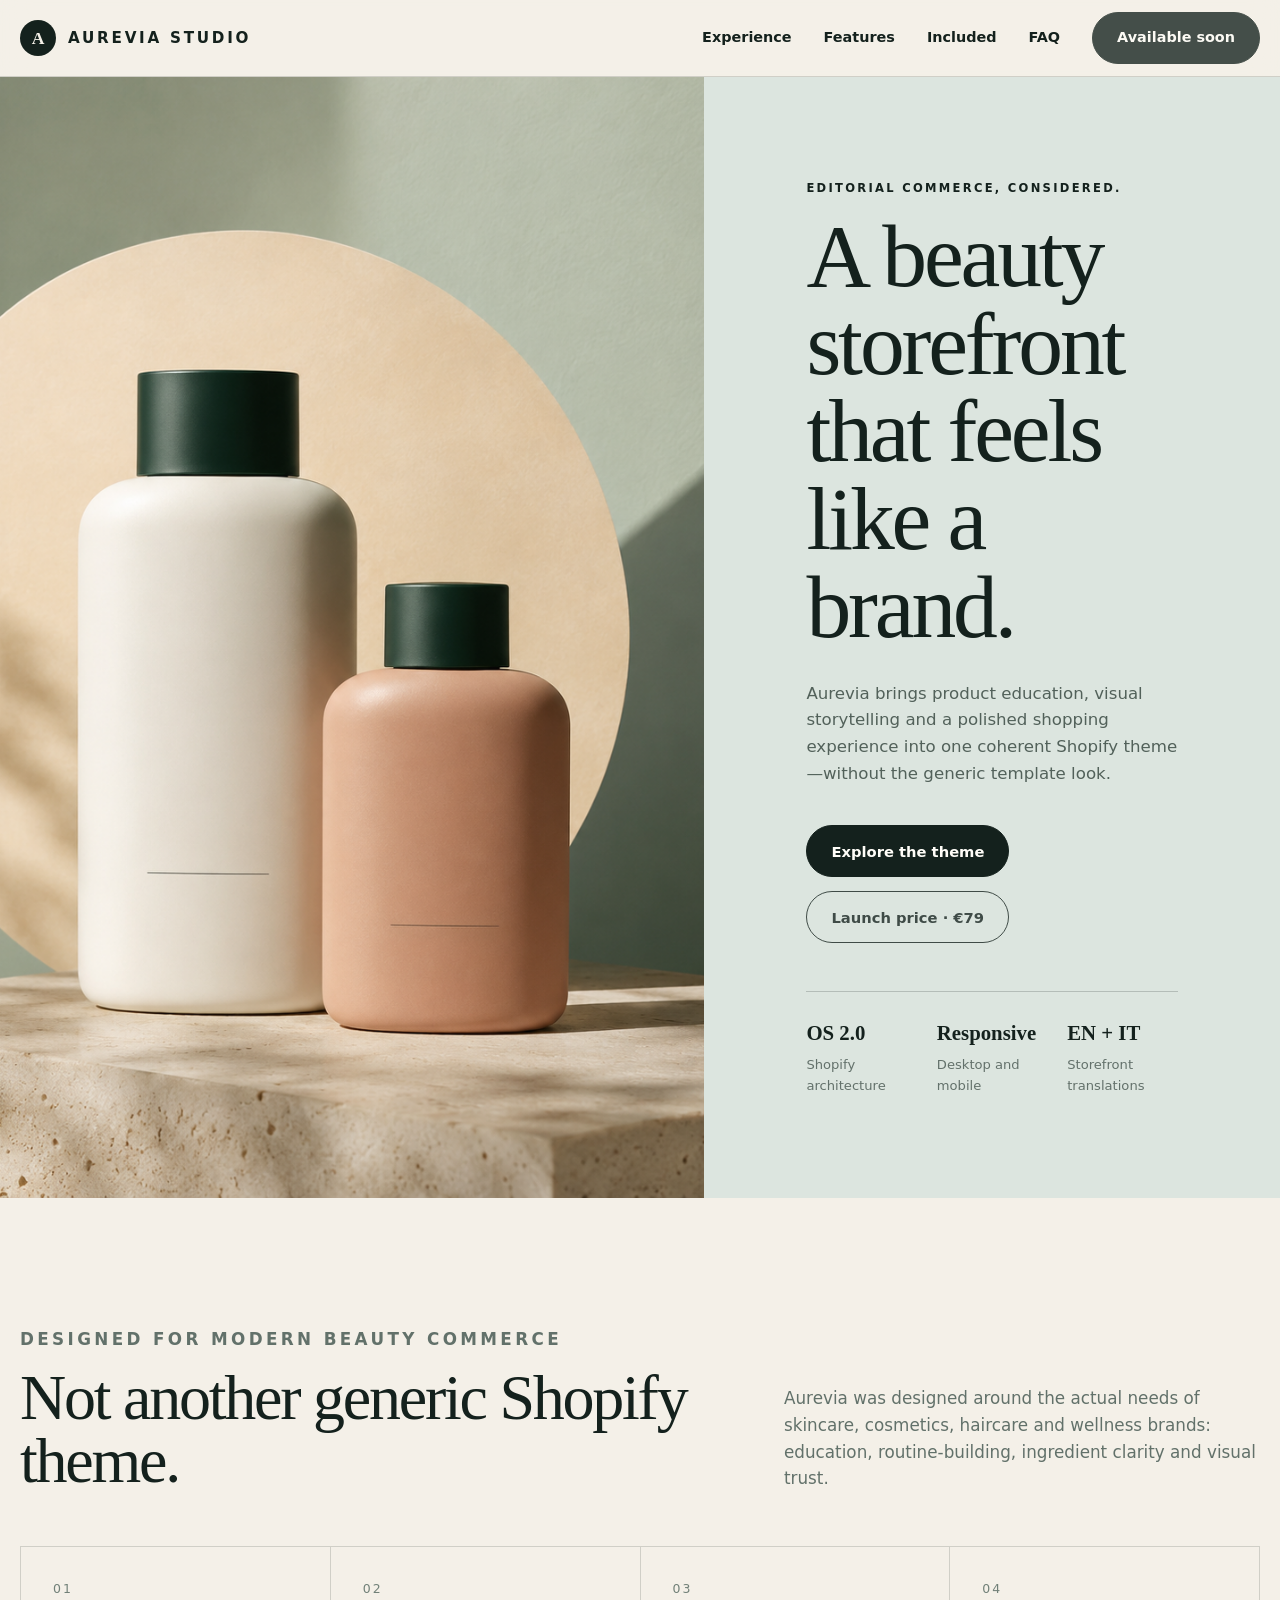
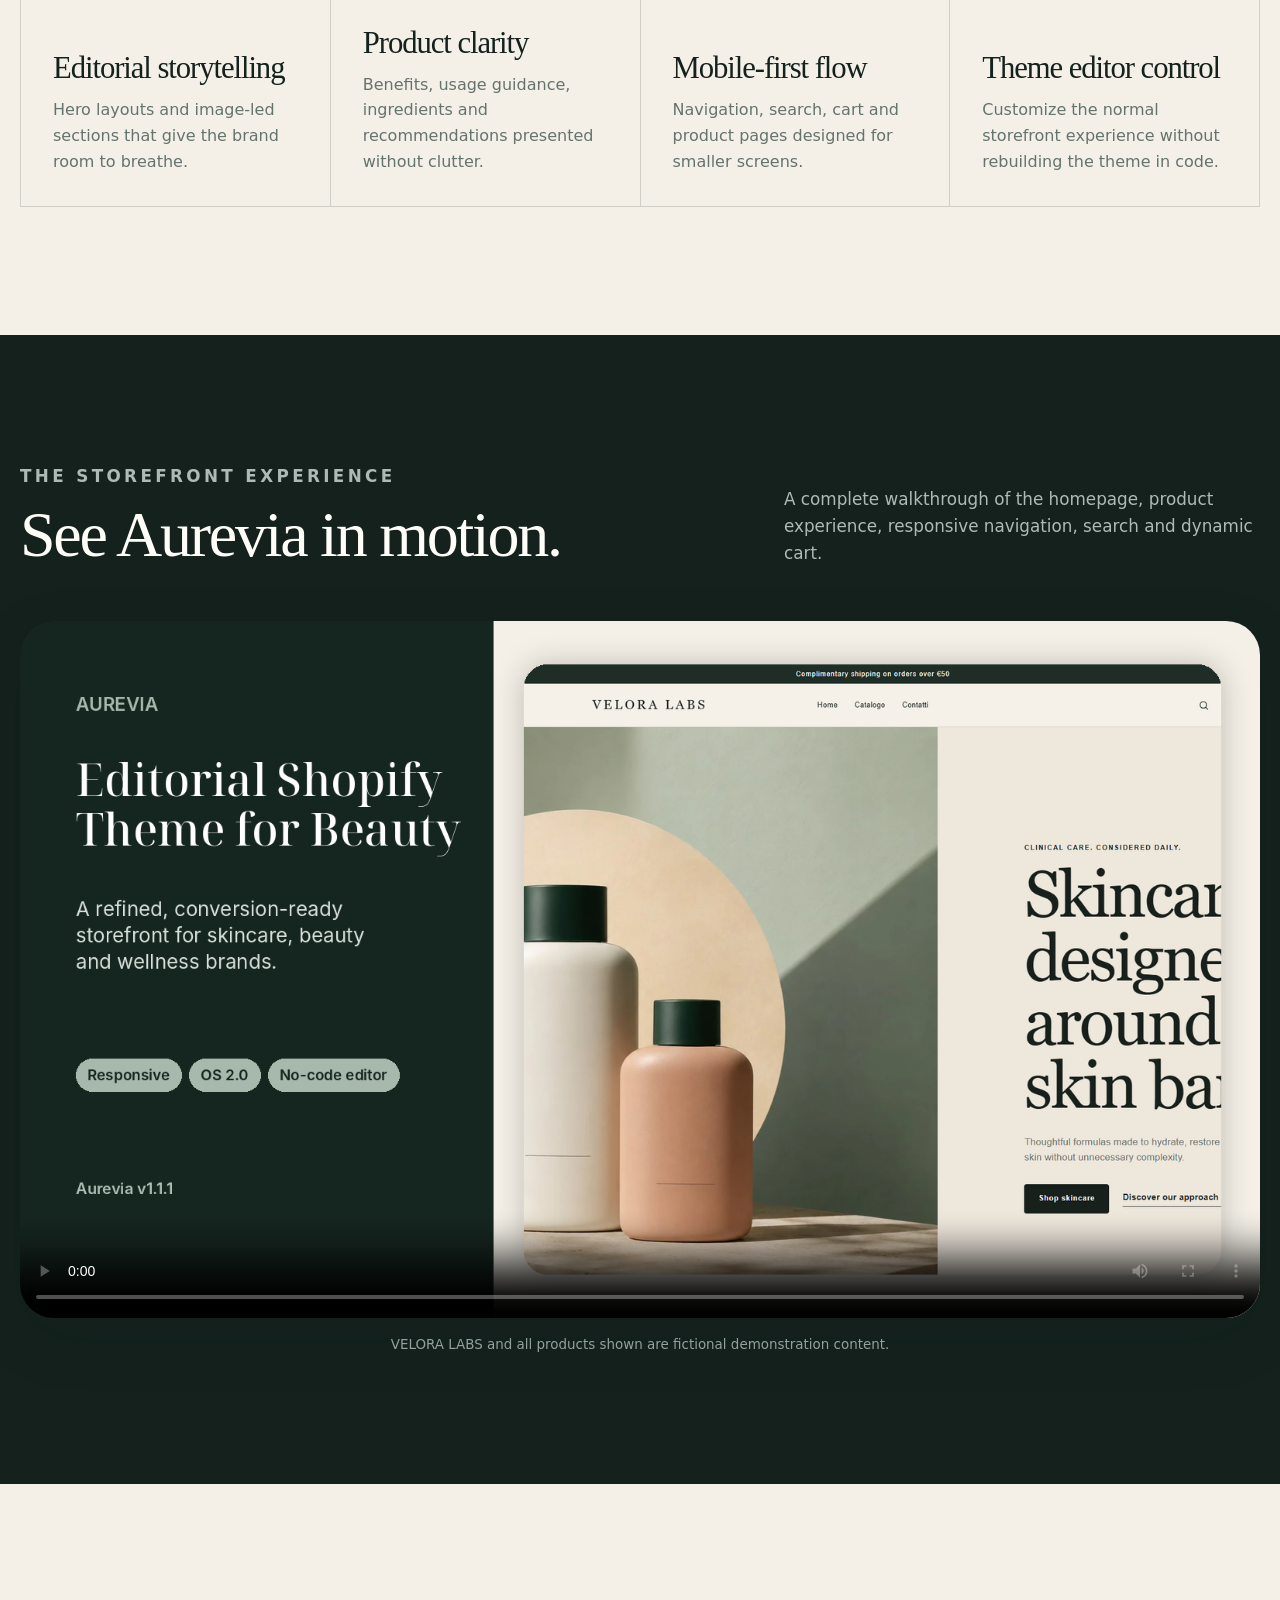
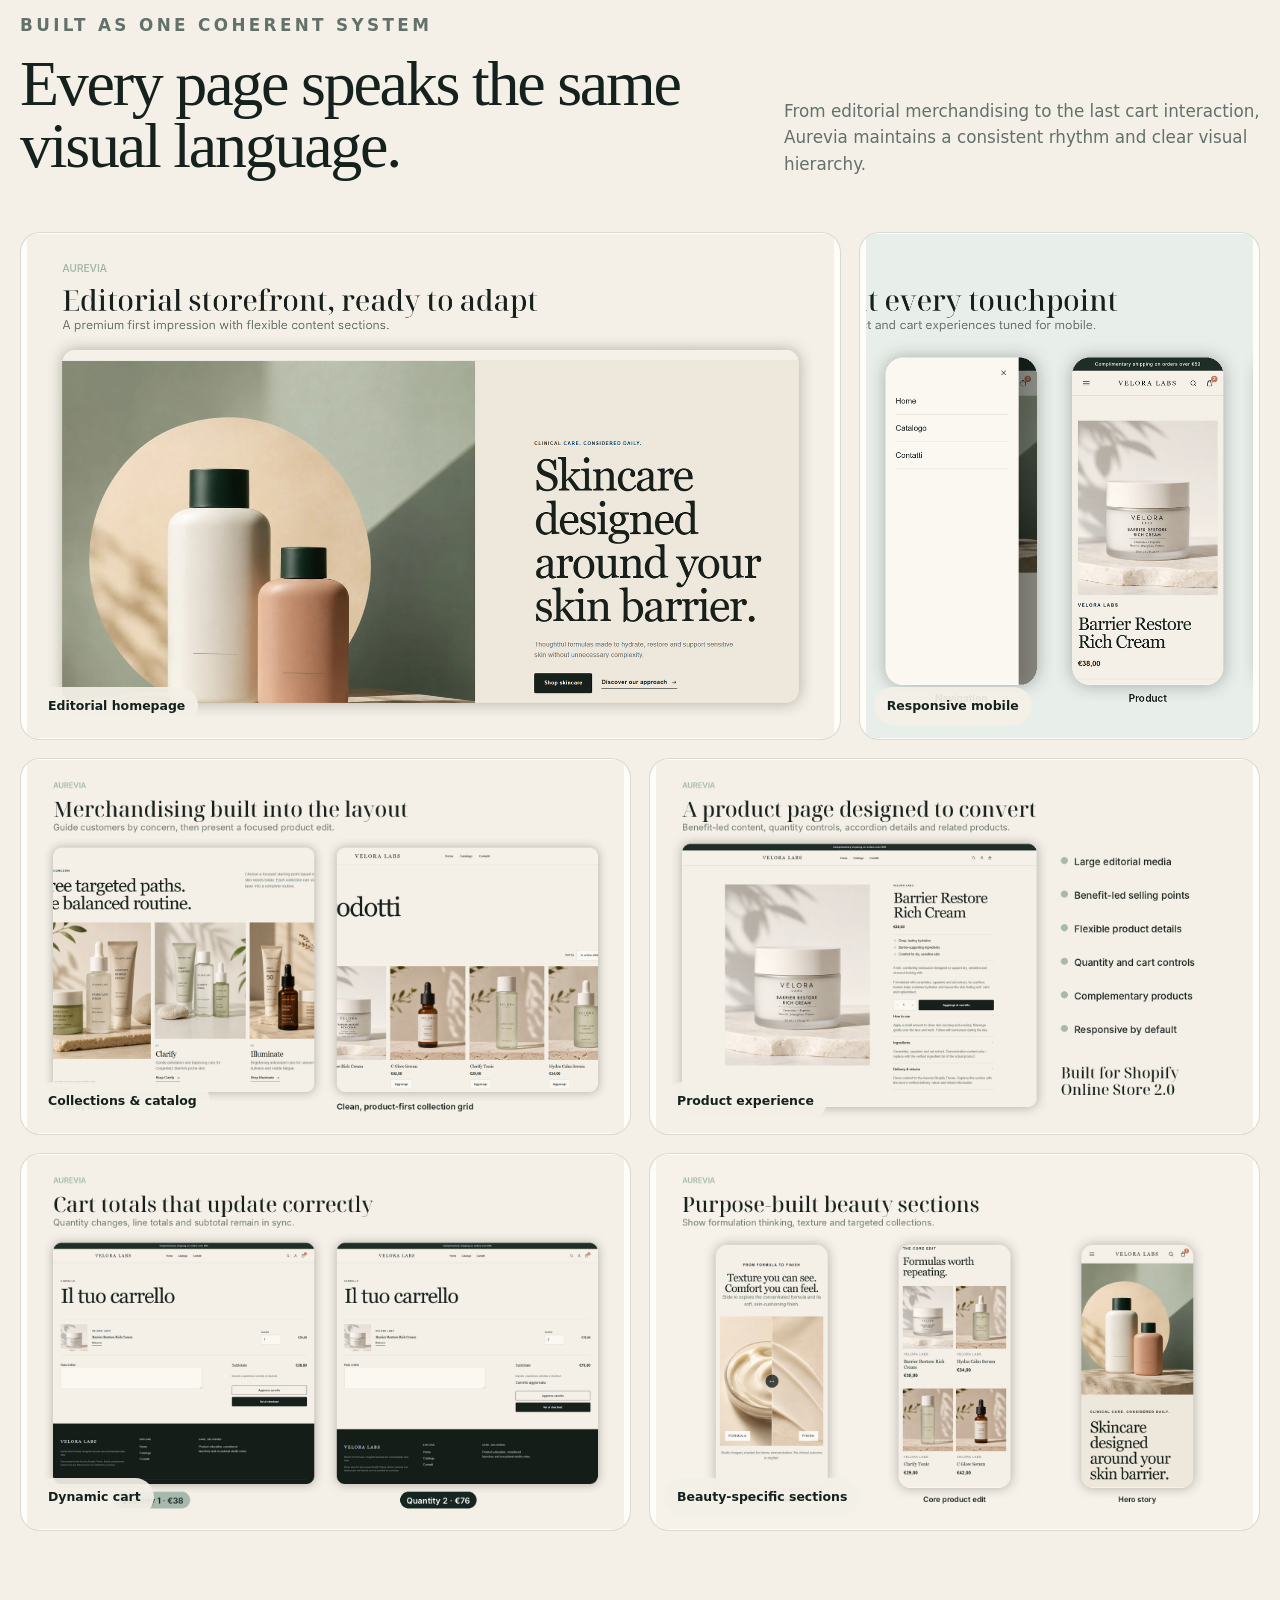
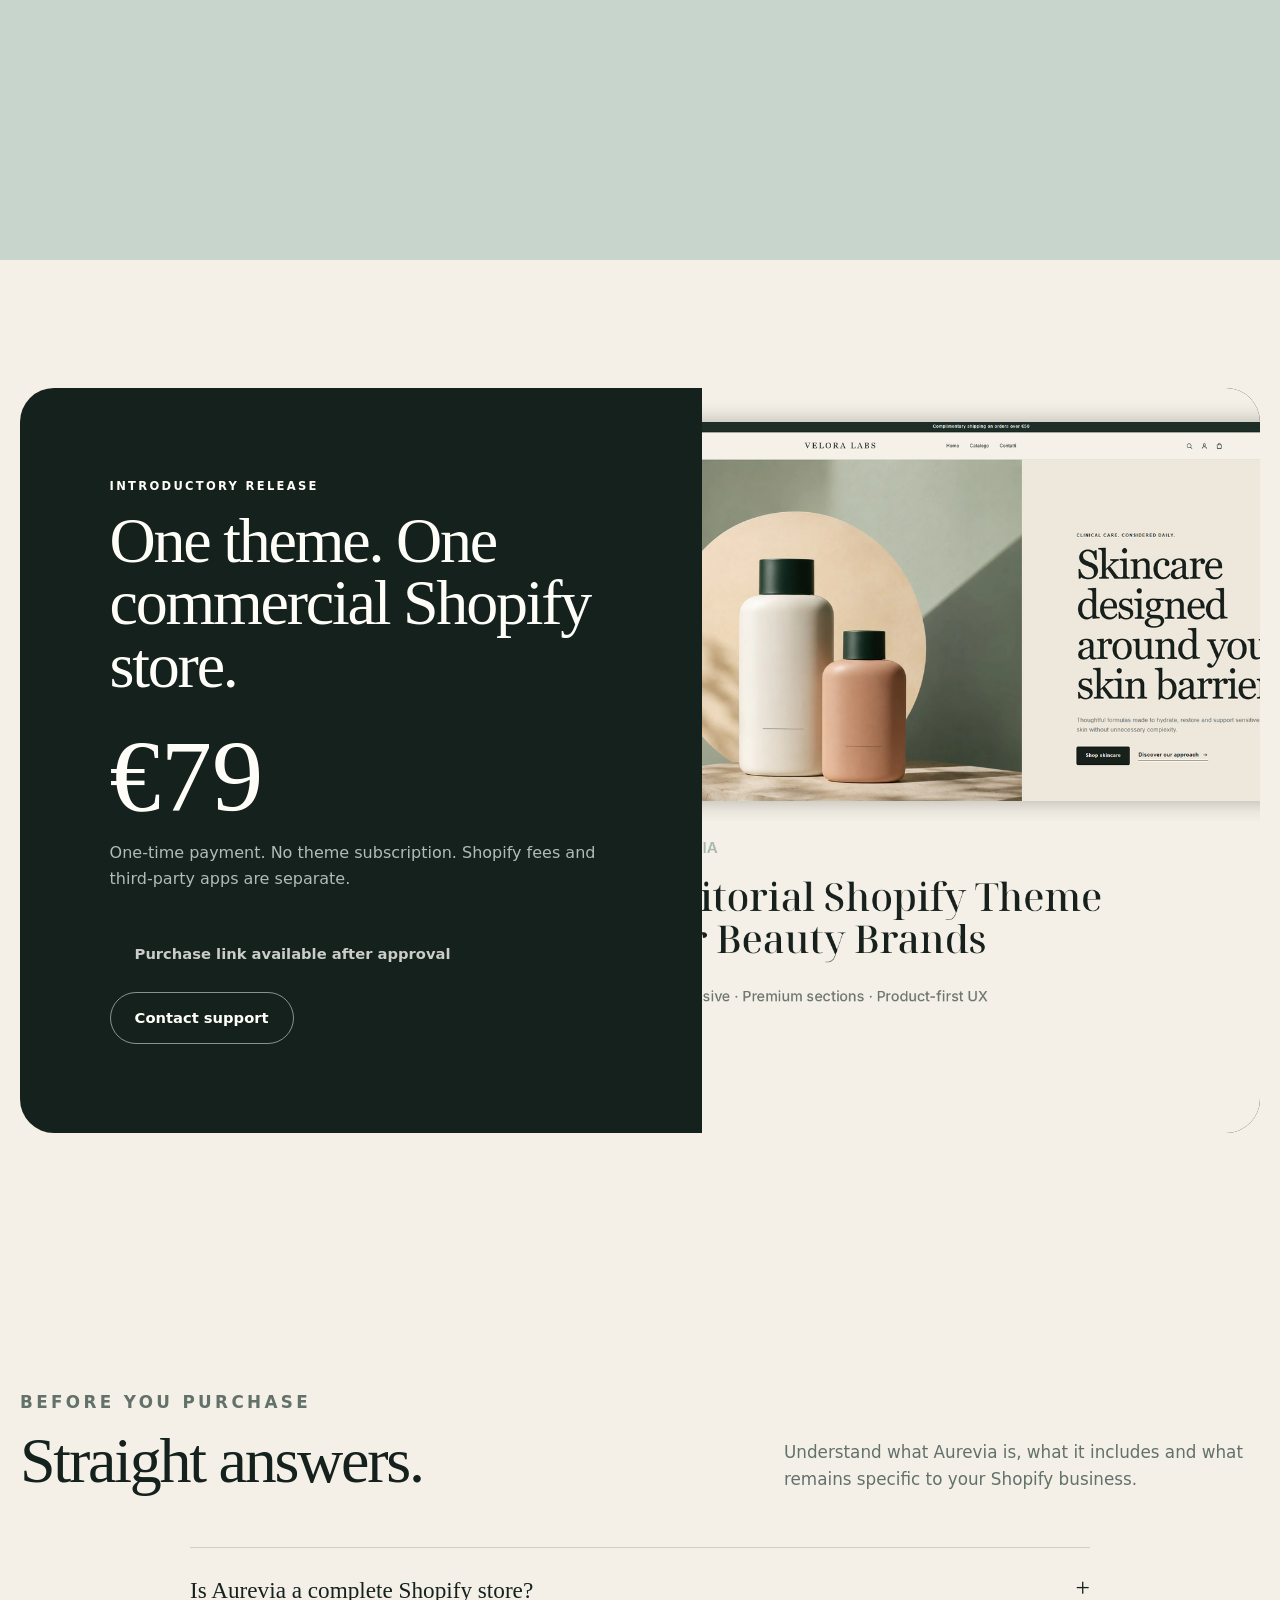
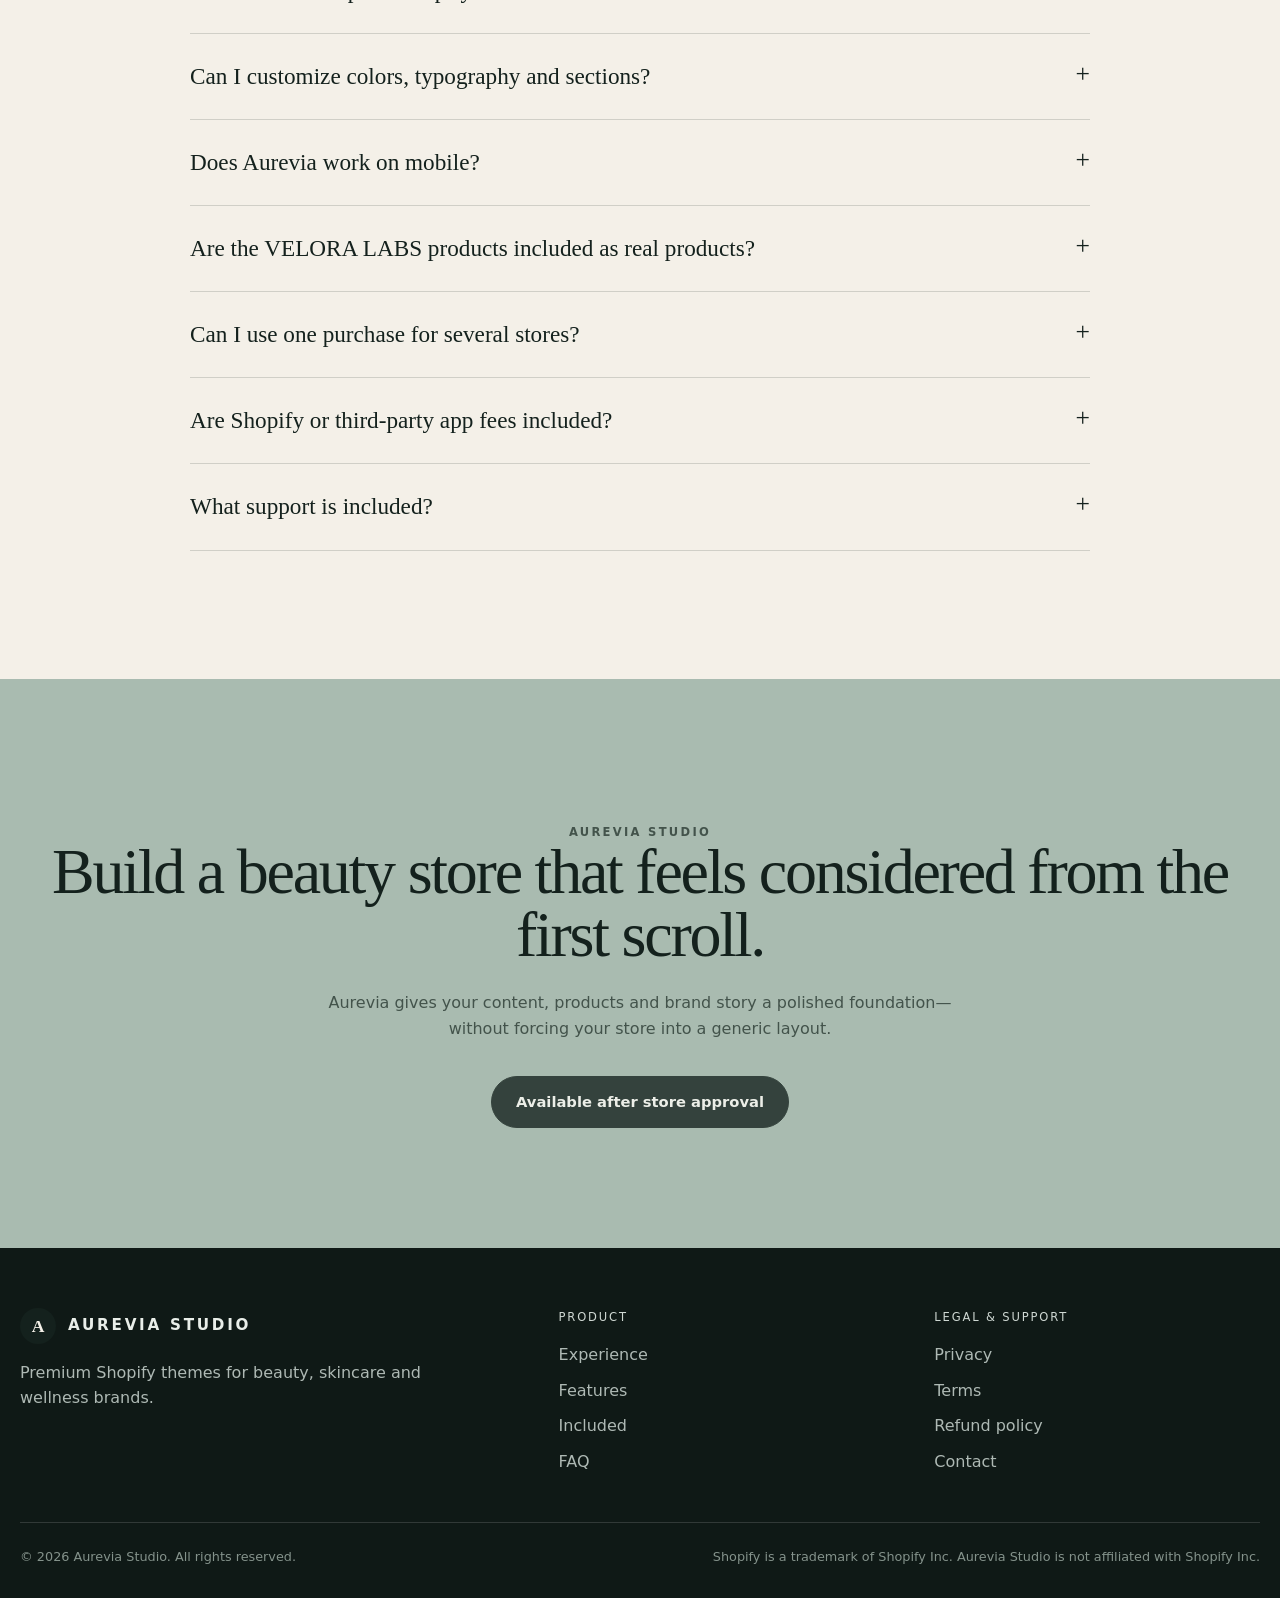
==== index.html @ 8c7cfa98 "Initial Aurevia Studio website" ====
<!doctype html>
<html lang="en">
<head>
  <meta charset="utf-8">
  <meta name="viewport" content="width=device-width, initial-scale=1">
  <title>Aurevia Studio — Editorial Shopify Theme for Beauty Brands</title>
  <meta name="description" content="Aurevia is a premium editorial Shopify theme for skincare, beauty, haircare and wellness brands. Responsive, conversion-focused and built for product storytelling.">
  <meta name="theme-color" content="#14211d">
  <meta property="og:type" content="website">
  <meta property="og:title" content="Aurevia — Editorial Shopify Theme">
  <meta property="og:description" content="Premium Shopify design for beauty, skincare and wellness brands.">
  <meta property="og:url" content="">
  <meta property="og:image" content="assets/images/cover-1600x900.png">
  <meta name="twitter:card" content="summary_large_image">
  <link rel="icon" href="favicon.svg" type="image/svg+xml">
  <link rel="preload" href="assets/images/hero-aurevia.png" as="image" fetchpriority="high">
  <link rel="stylesheet" href="assets/css/styles.css">
  <script src="assets/config.js"></script>
  <script defer src="assets/js/site.js"></script>
</head>
<body>
  <a class="skip-link" href="#main">Skip to content</a>

  <header class="site-header">
    <div class="container nav">
      <a class="brand" href="index.html" aria-label="Aurevia Studio home">
        <span class="brand-mark" aria-hidden="true">A</span>
        <span>AUREVIA STUDIO</span>
      </a>
      <nav class="nav-links" data-nav-links aria-label="Primary navigation">
        <a href="#experience">Experience</a>
        <a href="#features">Features</a>
        <a href="#included">Included</a>
        <a href="#faq">FAQ</a>
        <a class="button button-primary" data-store-link data-live-label="Get Aurevia" data-test-label="Available soon" href="#pricing">Available soon</a>
      </nav>
      <button class="menu-button" type="button" data-menu-button aria-label="Open navigation" aria-expanded="false">
        <span></span><span></span>
      </button>
    </div>
  </header>

  <main id="main">
    <section class="hero">
      <div class="hero-media">
        <img src="assets/images/hero-aurevia.png" alt="Minimal editorial skincare composition representing the Aurevia visual direction" width="1536" height="1536">
      </div>
      <div class="hero-copy">
        <p class="eyebrow">Editorial commerce, considered.</p>
        <h1>A beauty storefront that feels like a brand.</h1>
        <p>Aurevia brings product education, visual storytelling and a polished shopping experience into one coherent Shopify theme—without the generic template look.</p>
        <div class="hero-actions">
          <a class="button button-primary" href="#experience">Explore the theme</a>
          <a class="button button-secondary" data-store-link data-live-label="Buy Aurevia" data-test-label="Launch price · €79" href="#pricing">Launch price · €79</a>
        </div>
        <div class="hero-meta" aria-label="Product highlights">
          <div><strong>OS 2.0</strong><span>Shopify architecture</span></div>
          <div><strong>Responsive</strong><span>Desktop and mobile</span></div>
          <div><strong>EN + IT</strong><span>Storefront translations</span></div>
        </div>
      </div>
    </section>

    <section class="section" aria-labelledby="why-title">
      <div class="container">
        <div class="section-head reveal">
          <div>
            <p class="eyebrow">Designed for modern beauty commerce</p>
            <h2 id="why-title">Not another generic Shopify theme.</h2>
          </div>
          <p>Aurevia was designed around the actual needs of skincare, cosmetics, haircare and wellness brands: education, routine-building, ingredient clarity and visual trust.</p>
        </div>
        <div class="value-grid reveal">
          <article class="value-card"><span class="value-number">01</span><div><h3>Editorial storytelling</h3><p>Hero layouts and image-led sections that give the brand room to breathe.</p></div></article>
          <article class="value-card"><span class="value-number">02</span><div><h3>Product clarity</h3><p>Benefits, usage guidance, ingredients and recommendations presented without clutter.</p></div></article>
          <article class="value-card"><span class="value-number">03</span><div><h3>Mobile-first flow</h3><p>Navigation, search, cart and product pages designed for smaller screens.</p></div></article>
          <article class="value-card"><span class="value-number">04</span><div><h3>Theme editor control</h3><p>Customize the normal storefront experience without rebuilding the theme in code.</p></div></article>
        </div>
      </div>
    </section>

    <section id="experience" class="section showcase" aria-labelledby="experience-title">
      <div class="container">
        <div class="section-head reveal">
          <div>
            <p class="eyebrow">The storefront experience</p>
            <h2 id="experience-title">See Aurevia in motion.</h2>
          </div>
          <p>A complete walkthrough of the homepage, product experience, responsive navigation, search and dynamic cart.</p>
        </div>
        <div class="video-frame reveal">
          <video controls playsinline preload="metadata" poster="assets/images/cover-1600x900.png">
            <source src="assets/video/aurevia-desktop.mp4" type="video/mp4">
            Your browser does not support the video element.
          </video>
        </div>
        <p class="video-note">VELORA LABS and all products shown are fictional demonstration content.</p>
      </div>
    </section>

    <section class="section" aria-labelledby="gallery-title">
      <div class="container">
        <div class="section-head reveal">
          <div>
            <p class="eyebrow">Built as one coherent system</p>
            <h2 id="gallery-title">Every page speaks the same visual language.</h2>
          </div>
          <p>From editorial merchandising to the last cart interaction, Aurevia maintains a consistent rhythm and clear visual hierarchy.</p>
        </div>
        <div class="gallery reveal">
          <button class="gallery-item" type="button" data-lightbox-src="assets/images/gallery/01-Editorial-Homepage.png"><img src="assets/images/gallery/01-Editorial-Homepage.png" alt="Aurevia editorial homepage sections" loading="lazy"><span class="gallery-label">Editorial homepage</span></button>
          <button class="gallery-item" type="button" data-lightbox-src="assets/images/gallery/04-Responsive-Mobile.png"><img src="assets/images/gallery/04-Responsive-Mobile.png" alt="Aurevia responsive mobile screens" loading="lazy"><span class="gallery-label">Responsive mobile</span></button>
          <button class="gallery-item" type="button" data-lightbox-src="assets/images/gallery/02-Merchandising-and-Catalog.png"><img src="assets/images/gallery/02-Merchandising-and-Catalog.png" alt="Aurevia collection and catalog experience" loading="lazy"><span class="gallery-label">Collections & catalog</span></button>
          <button class="gallery-item" type="button" data-lightbox-src="assets/images/gallery/03-Product-Experience.png"><img src="assets/images/gallery/03-Product-Experience.png" alt="Aurevia product page experience" loading="lazy"><span class="gallery-label">Product experience</span></button>
          <button class="gallery-item" type="button" data-lightbox-src="assets/images/gallery/05-Dynamic-Cart.png"><img src="assets/images/gallery/05-Dynamic-Cart.png" alt="Aurevia dynamic Shopify cart" loading="lazy"><span class="gallery-label">Dynamic cart</span></button>
          <button class="gallery-item" type="button" data-lightbox-src="assets/images/gallery/06-Beauty-Sections.png"><img src="assets/images/gallery/06-Beauty-Sections.png" alt="Aurevia beauty-specific content sections" loading="lazy"><span class="gallery-label">Beauty-specific sections</span></button>
        </div>
      </div>
    </section>

    <section id="features" class="section" aria-labelledby="features-title">
      <div class="container features-wrap">
        <div class="reveal">
          <p class="eyebrow">Theme capabilities</p>
          <h2 id="features-title">Everything required for a refined launch.</h2>
        </div>
        <div class="feature-list reveal">
          <article class="feature-row"><span>01</span><div><h3>Editorial split-screen hero</h3><p>Large-format storytelling with separate visual and copy controls.</p></div></article>
          <article class="feature-row"><span>02</span><div><h3>Collection storytelling</h3><p>Guide customers through Restore, Clarify, Illuminate—or your own product architecture.</p></div></article>
          <article class="feature-row"><span>03</span><div><h3>Ingredient and ritual modules</h3><p>Explain the logic behind formulations and demonstrate product order.</p></div></article>
          <article class="feature-row"><span>04</span><div><h3>Formula-to-finish comparison</h3><p>An interactive before/after module suitable for texture and product storytelling.</p></div></article>
          <article class="feature-row"><span>05</span><div><h3>Conversion-ready product pages</h3><p>Benefits, variants, quantity controls, accordions and related products.</p></div></article>
          <article class="feature-row"><span>06</span><div><h3>Storefront essentials</h3><p>Responsive menu, search, cart totals, newsletter, footer and app-block support.</p></div></article>
        </div>
      </div>
    </section>

    <section id="included" class="section included" aria-labelledby="included-title">
      <div class="container">
        <div class="section-head reveal">
          <div><p class="eyebrow">Inside the download</p><h2 id="included-title">More than a theme ZIP.</h2></div>
          <p>Aurevia includes the resources required to install, understand and configure the theme—not only the codebase.</p>
        </div>
        <div class="included-grid reveal">
          <article class="included-card"><h3>Theme package</h3><ul class="check-list"><li>Installable Shopify theme v<span data-version>1.2.0</span></li><li>Online Store 2.0 JSON templates</li><li>English and Italian translations</li><li>Integrated demo imagery and fallback content</li><li>Standard one-store commercial license</li></ul></article>
          <article class="included-card"><h3>Setup resources</h3><ul class="check-list"><li>Installation and customization guide</li><li>Demo product CSV and product imagery</li><li>Collection and navigation setup instructions</li><li>Troubleshooting and update documentation</li><li>Clear demo-content replacement checklist</li></ul></article>
        </div>
      </div>
    </section>

    <section id="pricing" class="section" aria-labelledby="pricing-title">
      <div class="container">
        <div class="pricing-card reveal">
          <div class="pricing-copy">
            <p class="eyebrow">Introductory release</p>
            <h2 id="pricing-title">One theme. One commercial Shopify store.</h2>
            <div class="price" data-price>€79</div>
            <p class="price-note">One-time payment. No theme subscription. Shopify fees and third-party apps are separate.</p>
            <div class="pricing-actions">
              <a class="button button-primary" data-store-link data-live-label="Purchase Aurevia" data-test-label="Purchase link available after approval" href="#pricing">Purchase link available after approval</a>
              <a class="button button-secondary" href="mailto:if425785@gmail.com" data-support-link>Contact support</a>
            </div>
          </div>
          <div class="pricing-art"><img src="assets/images/cover-1200x1200.png" alt="Aurevia Shopify theme product cover" loading="lazy"></div>
        </div>
      </div>
    </section>

    <section id="faq" class="section" aria-labelledby="faq-title">
      <div class="container">
        <div class="section-head reveal">
          <div><p class="eyebrow">Before you purchase</p><h2 id="faq-title">Straight answers.</h2></div>
          <p>Understand what Aurevia is, what it includes and what remains specific to your Shopify business.</p>
        </div>
        <div class="faq-list reveal">
          <details><summary>Is Aurevia a complete Shopify store?</summary><p>No. Aurevia is a Shopify theme. Your products, collections, navigation, policies, payments, shipping and apps are configured separately.</p></details>
          <details><summary>Can I customize colors, typography and sections?</summary><p>Yes. Aurevia includes global theme settings and configurable Shopify sections for normal storefront customization.</p></details>
          <details><summary>Does Aurevia work on mobile?</summary><p>Yes. Navigation, search, product pages, cart and content sections are responsive.</p></details>
          <details><summary>Are the VELORA LABS products included as real products?</summary><p>No. VELORA LABS and all cosmetics, prices and testimonials are fictional demonstration content. A portable demo CSV and imagery are included for setup purposes.</p></details>
          <details><summary>Can I use one purchase for several stores?</summary><p>No. The standard license covers one commercial Shopify store. Contact support for a separate multi-store or agency arrangement.</p></details>
          <details><summary>Are Shopify or third-party app fees included?</summary><p>No. Shopify plans, domains, paid apps, fonts, photography and external services are separate.</p></details>
          <details><summary>What support is included?</summary><p>Support covers installation guidance and confirmed Aurevia theme defects. Store setup, custom development and third-party app troubleshooting are not included.</p></details>
        </div>
      </div>
    </section>

    <section class="cta-band">
      <div class="container reveal">
        <p class="eyebrow">Aurevia Studio</p>
        <h2>Build a beauty store that feels considered from the first scroll.</h2>
        <p>Aurevia gives your content, products and brand story a polished foundation—without forcing your store into a generic layout.</p>
        <a class="button button-primary" data-store-link data-live-label="Get Aurevia" data-test-label="Available after store approval" href="#pricing">Available after store approval</a>
      </div>
    </section>
  </main>

  <footer class="site-footer">
    <div class="container">
      <div class="footer-grid">
        <div class="footer-brand"><a class="brand" href="index.html"><span class="brand-mark">A</span><span>AUREVIA STUDIO</span></a><p>Premium Shopify themes for beauty, skincare and wellness brands.</p></div>
        <div><p class="footer-title">Product</p><div class="footer-links"><a href="#experience">Experience</a><a href="#features">Features</a><a href="#included">Included</a><a href="#faq">FAQ</a></div></div>
        <div><p class="footer-title">Legal & support</p><div class="footer-links"><a href="privacy.html">Privacy</a><a href="terms.html">Terms</a><a href="refunds.html">Refund policy</a><a href="mailto:if425785@gmail.com" data-support-link>Contact</a></div></div>
      </div>
      <div class="footer-bottom"><span>© 2026 Aurevia Studio. All rights reserved.</span><span>Shopify is a trademark of Shopify Inc. Aurevia Studio is not affiliated with Shopify Inc.</span></div>
    </div>
  </footer>

  <div class="lightbox" data-lightbox aria-hidden="true" role="dialog" aria-modal="true" aria-label="Theme preview">
    <button class="lightbox-close" type="button" data-lightbox-close aria-label="Close preview">×</button>
    <img src="" alt="">
  </div>
</body>
</html>
---- assets/css/styles.css ----
:root {
  --ink: #14211d;
  --ink-soft: #31403a;
  --paper: #f4f0e8;
  --paper-2: #ebe5db;
  --sage: #a9bbb0;
  --sage-dark: #738c7e;
  --clay: #d6a28d;
  --line: rgba(20, 33, 29, 0.16);
  --white: #fffdf8;
  --shadow: 0 20px 60px rgba(20, 33, 29, 0.12);
  --radius-lg: 34px;
  --radius-md: 20px;
  --radius-sm: 12px;
  --max: 1240px;
}

* { box-sizing: border-box; }
html { scroll-behavior: smooth; }
body {
  margin: 0;
  color: var(--ink);
  background: var(--paper);
  font-family: Inter, ui-sans-serif, system-ui, -apple-system, BlinkMacSystemFont, "Segoe UI", sans-serif;
  line-height: 1.6;
  -webkit-font-smoothing: antialiased;
}
body.menu-open { overflow: hidden; }
img, video { max-width: 100%; display: block; }
a { color: inherit; }
button, input, textarea { font: inherit; }
::selection { background: var(--sage); color: var(--ink); }

.skip-link {
  position: fixed; left: 16px; top: -60px; z-index: 1000;
  background: var(--ink); color: var(--white); padding: 10px 16px; border-radius: 8px;
}
.skip-link:focus { top: 16px; }

.container { width: min(calc(100% - 40px), var(--max)); margin-inline: auto; }
.eyebrow {
  margin: 0 0 14px;
  font-size: .72rem;
  letter-spacing: .2em;
  text-transform: uppercase;
  font-weight: 800;
}
.display, h1, h2, h3 {
  font-family: "Iowan Old Style", "Palatino Linotype", Palatino, Georgia, serif;
  font-weight: 500;
  letter-spacing: -.035em;
  line-height: .98;
}
h1 { font-size: clamp(3.6rem, 7vw, 7.3rem); margin: 0; }
h2 { font-size: clamp(2.7rem, 5vw, 5.2rem); margin: 0; }
h3 { font-size: clamp(1.7rem, 2.4vw, 2.6rem); margin: 0; }
p { margin: 0; }
.muted { color: #63716b; }

.site-header {
  position: sticky;
  top: 0;
  z-index: 100;
  background: color-mix(in srgb, var(--paper) 92%, transparent);
  border-bottom: 1px solid var(--line);
  backdrop-filter: blur(14px);
}
.nav {
  min-height: 76px;
  display: flex;
  align-items: center;
  justify-content: space-between;
  gap: 24px;
}
.brand {
  display: inline-flex;
  align-items: center;
  gap: 12px;
  text-decoration: none;
  font-weight: 800;
  letter-spacing: .18em;
  font-size: .95rem;
}
.brand-mark {
  width: 36px; height: 36px;
  display: grid; place-items: center;
  border-radius: 50%;
  background: var(--ink);
  color: var(--paper);
  font-family: Georgia, serif;
  letter-spacing: 0;
  font-size: 1.1rem;
}
.nav-links { display: flex; align-items: center; gap: 32px; }
.nav-links a {
  text-decoration: none;
  font-size: .9rem;
  font-weight: 650;
  position: relative;
}
.nav-links a::after {
  content: "";
  position: absolute;
  left: 0; right: 100%; bottom: -6px;
  height: 1px; background: currentColor;
  transition: right .25s ease;
}
.nav-links a:hover::after, .nav-links a:focus-visible::after { right: 0; }
.menu-button {
  display: none;
  width: 46px; height: 46px;
  border: 1px solid var(--line);
  background: transparent;
  border-radius: 50%;
  cursor: pointer;
}
.menu-button span { display: block; width: 19px; height: 1px; background: var(--ink); margin: 5px auto; }

.button {
  display: inline-flex;
  align-items: center;
  justify-content: center;
  gap: 10px;
  min-height: 52px;
  padding: 0 24px;
  border-radius: 999px;
  border: 1px solid var(--ink);
  text-decoration: none;
  font-weight: 750;
  font-size: .92rem;
  transition: transform .2s ease, background .2s ease, color .2s ease, box-shadow .2s ease;
  cursor: pointer;
}
.button:hover { transform: translateY(-2px); box-shadow: 0 12px 26px rgba(20, 33, 29, .14); }
.button-primary { background: var(--ink); color: var(--white); }
.button-secondary { background: transparent; color: var(--ink); }
.button.is-disabled { cursor: default; opacity: .78; }
.button.is-disabled:hover { transform: none; box-shadow: none; }

.hero {
  min-height: calc(100vh - 76px);
  display: grid;
  grid-template-columns: minmax(0, 1.1fr) minmax(420px, .9fr);
  background: #d9e2dd;
}
.hero-media { min-height: 650px; overflow: hidden; }
.hero-media img { width: 100%; height: 100%; object-fit: cover; }
.hero-copy {
  display: flex;
  flex-direction: column;
  justify-content: center;
  padding: clamp(60px, 8vw, 120px);
  background: #dce5df;
}
.hero-copy p:not(.eyebrow) { max-width: 570px; margin-top: 30px; font-size: clamp(1rem, 1.3vw, 1.2rem); color: #52615a; }
.hero-actions { display: flex; flex-wrap: wrap; gap: 14px; margin-top: 38px; }
.hero-meta {
  display: grid;
  grid-template-columns: repeat(3, 1fr);
  border-top: 1px solid rgba(20,33,29,.2);
  margin-top: 48px;
  padding-top: 24px;
  gap: 20px;
}
.hero-meta strong { display: block; font-family: Georgia, serif; font-size: 1.3rem; }
.hero-meta span { display: block; color: #63716b; font-size: .82rem; margin-top: 4px; }

.section { padding: clamp(84px, 10vw, 150px) 0; }
.section-head {
  display: grid;
  grid-template-columns: 1.2fr .8fr;
  gap: 50px;
  align-items: end;
  margin-bottom: 54px;
}
.section-head p { max-width: 560px; color: #62716a; font-size: 1.05rem; }

.value-grid {
  display: grid;
  grid-template-columns: repeat(4, 1fr);
  border-top: 1px solid var(--line);
  border-left: 1px solid var(--line);
}
.value-card {
  min-height: 260px;
  padding: 32px;
  border-right: 1px solid var(--line);
  border-bottom: 1px solid var(--line);
  display: flex;
  flex-direction: column;
  justify-content: space-between;
}
.value-number { font-size: .78rem; color: #718078; letter-spacing: .16em; }
.value-card p { color: #65736d; margin-top: 14px; }

.showcase { background: var(--ink); color: var(--white); }
.showcase .section-head p { color: #aebbb5; }
.video-frame {
  position: relative;
  border-radius: var(--radius-lg);
  overflow: hidden;
  background: #0d1613;
  box-shadow: var(--shadow);
}
.video-frame video { width: 100%; aspect-ratio: 16 / 9; object-fit: cover; }
.video-note { margin-top: 16px; color: #9ba9a3; font-size: .84rem; text-align: center; }

.gallery {
  display: grid;
  grid-template-columns: repeat(12, 1fr);
  gap: 18px;
}
.gallery-item {
  grid-column: span 6;
  background: var(--white);
  border-radius: var(--radius-md);
  overflow: hidden;
  border: 1px solid var(--line);
  cursor: zoom-in;
  position: relative;
}
.gallery-item:first-child { grid-column: span 8; }
.gallery-item:nth-child(2) { grid-column: span 4; }
.gallery-item img { width: 100%; height: 100%; object-fit: cover; transition: transform .45s ease; }
.gallery-item:hover img { transform: scale(1.02); }
.gallery-label {
  position: absolute; left: 14px; bottom: 14px;
  background: rgba(244,240,232,.92);
  color: var(--ink);
  padding: 9px 13px;
  border-radius: 999px;
  font-size: .78rem;
  font-weight: 750;
}

.features-wrap { display: grid; grid-template-columns: .8fr 1.2fr; gap: 70px; }
.feature-list { border-top: 1px solid var(--line); }
.feature-row {
  display: grid;
  grid-template-columns: 70px 1fr;
  gap: 20px;
  padding: 26px 0;
  border-bottom: 1px solid var(--line);
}
.feature-row span { color: var(--sage-dark); font-size: .8rem; letter-spacing: .12em; }
.feature-row p { color: #617068; margin-top: 8px; }

.included {
  background: #c7d5cd;
}
.included-grid { display: grid; grid-template-columns: 1fr 1fr; gap: 24px; }
.included-card {
  padding: 38px;
  background: rgba(255,253,248,.58);
  border: 1px solid rgba(20,33,29,.12);
  border-radius: var(--radius-md);
}
.check-list { list-style: none; padding: 0; margin: 26px 0 0; display: grid; gap: 14px; }
.check-list li { display: grid; grid-template-columns: 24px 1fr; gap: 10px; }
.check-list li::before { content: "✦"; color: var(--sage-dark); }

.pricing-card {
  display: grid;
  grid-template-columns: 1.1fr .9fr;
  background: var(--ink);
  color: var(--white);
  border-radius: var(--radius-lg);
  overflow: hidden;
}
.pricing-copy { padding: clamp(44px, 7vw, 90px); }
.price { font-family: Georgia, serif; font-size: clamp(4rem, 8vw, 7rem); line-height: 1; margin: 28px 0 12px; }
.price-note { color: #b0bcb6; }
.pricing-art { background: var(--clay); min-height: 480px; }
.pricing-art img { width: 100%; height: 100%; object-fit: cover; }
.pricing-actions { display: flex; gap: 12px; flex-wrap: wrap; margin-top: 36px; }
.pricing-card .button-secondary { border-color: rgba(255,255,255,.5); color: var(--white); }

.faq-list { max-width: 900px; margin: 0 auto; border-top: 1px solid var(--line); }
details { border-bottom: 1px solid var(--line); }
summary {
  cursor: pointer;
  list-style: none;
  padding: 24px 50px 24px 0;
  font-family: Georgia, serif;
  font-size: 1.45rem;
  position: relative;
}
summary::-webkit-details-marker { display: none; }
summary::after { content: "+"; position: absolute; right: 0; top: 20px; font-size: 1.6rem; }
details[open] summary::after { content: "–"; }
details p { color: #627169; padding: 0 0 26px; max-width: 760px; }

.cta-band {
  margin-bottom: 0;
  background: var(--sage);
  padding: clamp(70px, 10vw, 120px) 0;
  text-align: center;
}
.cta-band p { max-width: 680px; margin: 24px auto 0; color: #43534b; }
.cta-band .button { margin-top: 34px; }

.site-footer { background: #0f1916; color: #e9eee9; padding: 60px 0 30px; }
.footer-grid { display: grid; grid-template-columns: 1.2fr .8fr .8fr; gap: 50px; }
.footer-brand p { color: #aeb9b4; max-width: 430px; margin-top: 16px; }
.footer-title { font-size: .72rem; letter-spacing: .16em; text-transform: uppercase; margin-bottom: 16px; color: #cfd8d3; }
.footer-links { display: grid; gap: 10px; }
.footer-links a { text-decoration: none; color: #aeb9b4; }
.footer-links a:hover { color: var(--white); }
.footer-bottom { border-top: 1px solid rgba(255,255,255,.14); margin-top: 48px; padding-top: 24px; color: #84928b; font-size: .8rem; display: flex; justify-content: space-between; gap: 20px; }

.legal-hero { padding: 90px 0 50px; border-bottom: 1px solid var(--line); }
.legal-hero h1 { font-size: clamp(3.2rem, 7vw, 6.5rem); }
.legal-content { max-width: 860px; margin: 0 auto; padding: 70px 0 120px; }
.legal-content h2 { font-size: 2.2rem; line-height: 1.1; margin: 52px 0 16px; }
.legal-content h3 { font-size: 1.45rem; line-height: 1.2; margin: 36px 0 12px; }
.legal-content p, .legal-content li { color: #52615a; }
.legal-content ul { padding-left: 22px; }
.legal-note { padding: 18px 20px; background: #e7e0d5; border-left: 4px solid var(--sage-dark); border-radius: 4px; }

.lightbox {
  position: fixed; inset: 0; z-index: 300;
  display: none; place-items: center;
  padding: 24px;
  background: rgba(8,14,12,.9);
}
.lightbox.open { display: grid; }
.lightbox img { max-height: 90vh; border-radius: 12px; }
.lightbox-close { position: fixed; right: 24px; top: 20px; width: 48px; height: 48px; border-radius: 50%; border: 1px solid rgba(255,255,255,.35); background: rgba(255,255,255,.08); color: white; font-size: 1.5rem; cursor: pointer; }

.reveal { opacity: 0; transform: translateY(24px); transition: opacity .7s ease, transform .7s ease; }
.reveal.visible { opacity: 1; transform: none; }

@media (prefers-reduced-motion: reduce) {
  html { scroll-behavior: auto; }
  *, *::before, *::after { animation-duration: .01ms !important; transition-duration: .01ms !important; }
  .reveal { opacity: 1; transform: none; }
}

@media (max-width: 980px) {
  .nav-links { display: none; }
  .menu-button { display: block; }
  .nav-links.open {
    display: flex;
    position: fixed;
    inset: 76px 0 0;
    padding: 38px 24px;
    background: var(--paper);
    flex-direction: column;
    align-items: flex-start;
    gap: 26px;
    font-family: Georgia, serif;
    font-size: 2rem;
  }
  .nav-links.open a { font-size: 1.8rem; }
  .hero { grid-template-columns: 1fr; }
  .hero-media { min-height: 58vh; }
  .hero-copy { padding: 70px 28px 80px; }
  .section-head, .features-wrap, .pricing-card { grid-template-columns: 1fr; }
  .value-grid { grid-template-columns: repeat(2, 1fr); }
  .included-grid { grid-template-columns: 1fr; }
  .pricing-art { min-height: 380px; order: -1; }
}

@media (max-width: 700px) {
  .container { width: min(calc(100% - 28px), var(--max)); }
  .nav { min-height: 66px; }
  .nav-links.open { inset: 66px 0 0; }
  .brand { letter-spacing: .12em; font-size: .82rem; }
  .brand-mark { width: 32px; height: 32px; }
  .hero { min-height: auto; }
  .hero-media { min-height: 52vh; }
  .hero-copy { padding: 56px 22px 64px; }
  h1 { font-size: clamp(3.25rem, 17vw, 5rem); }
  h2 { font-size: clamp(2.5rem, 13vw, 4rem); }
  .hero-meta { grid-template-columns: 1fr; }
  .hero-actions, .pricing-actions { flex-direction: column; align-items: stretch; }
  .button { width: 100%; }
  .section { padding: 80px 0; }
  .section-head { gap: 26px; margin-bottom: 38px; }
  .value-grid { grid-template-columns: 1fr; }
  .gallery { grid-template-columns: 1fr; }
  .gallery-item, .gallery-item:first-child, .gallery-item:nth-child(2) { grid-column: auto; }
  .feature-row { grid-template-columns: 46px 1fr; }
  .included-card { padding: 28px; }
  .pricing-copy { padding: 44px 28px; }
  .pricing-art { min-height: 300px; }
  .footer-grid { grid-template-columns: 1fr; }
  .footer-bottom { flex-direction: column; }
}

/* v1.0.1 — dedicated hero artwork; avoids cropping the marketing cover inside the split layout. */
.hero-media img {
  object-position: center center;
}
@media (min-width: 981px) {
  .hero-media img {
    object-position: center 56%;
  }
}
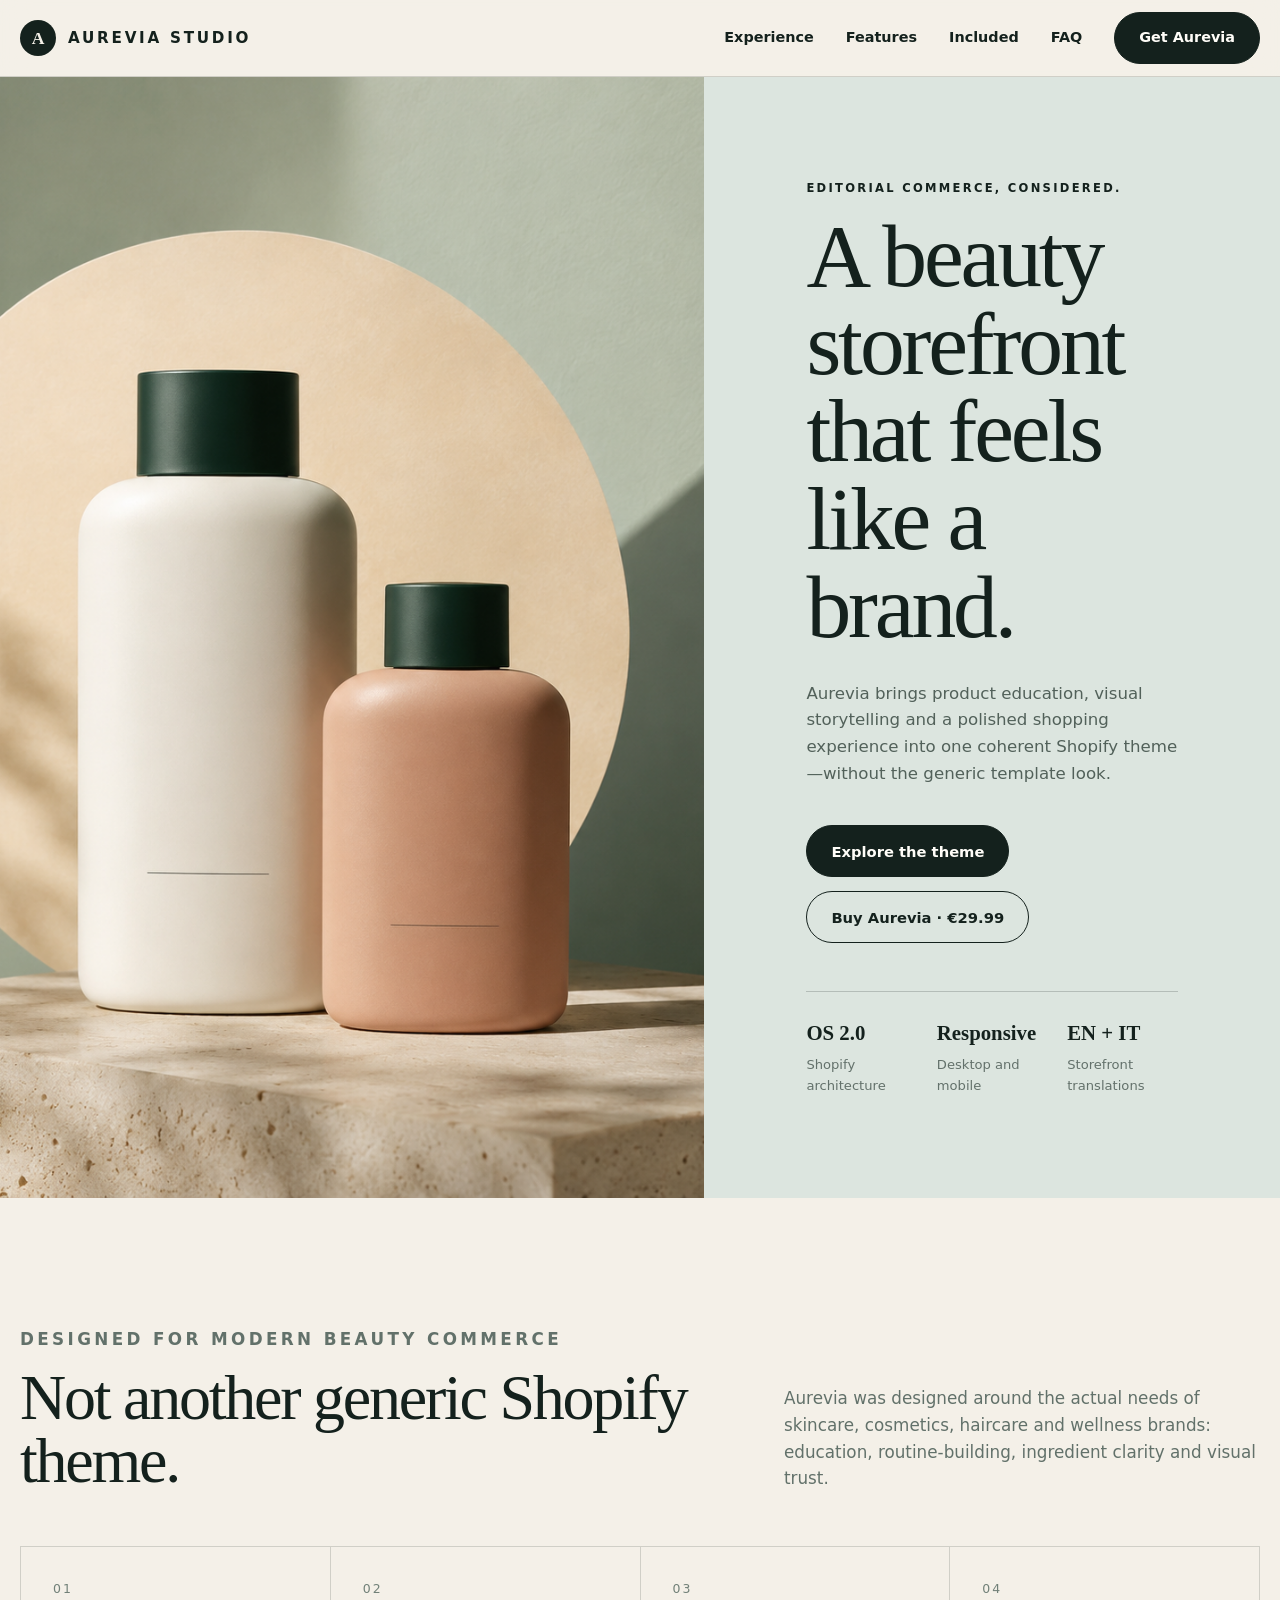
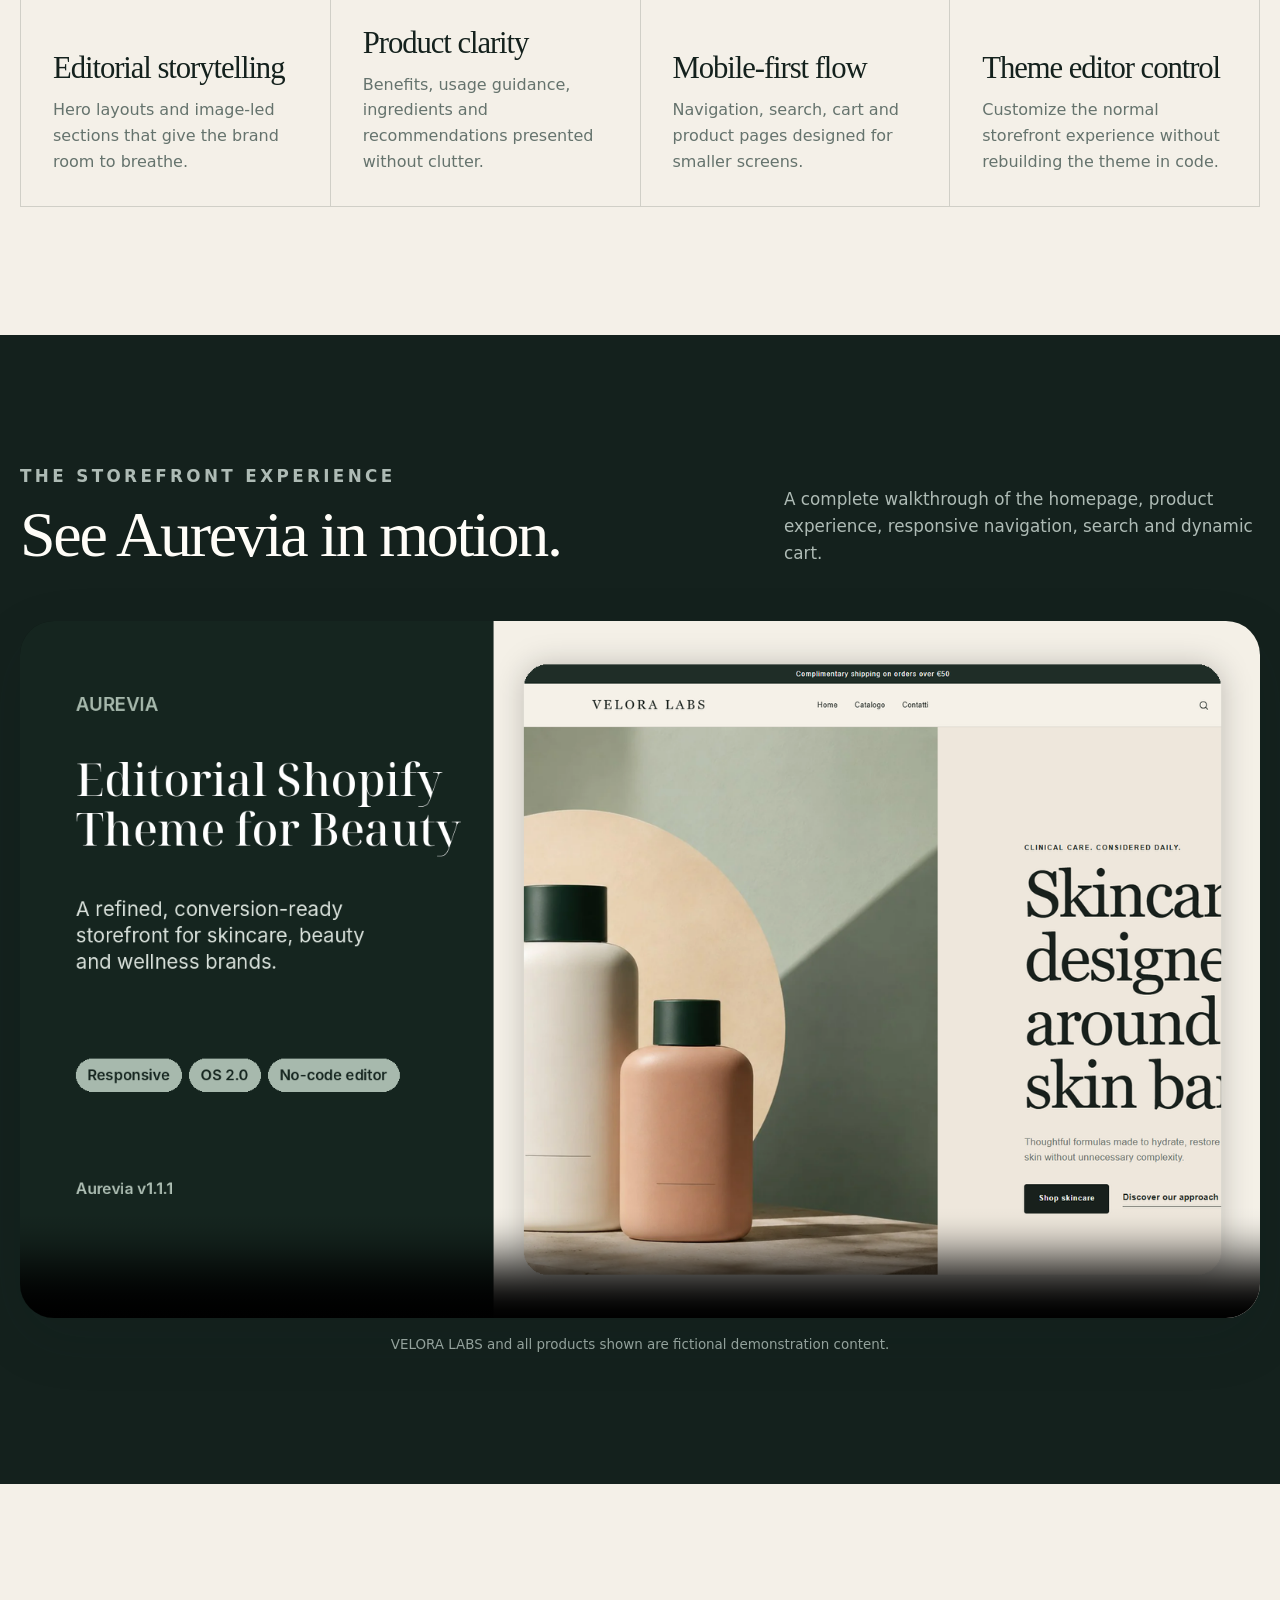
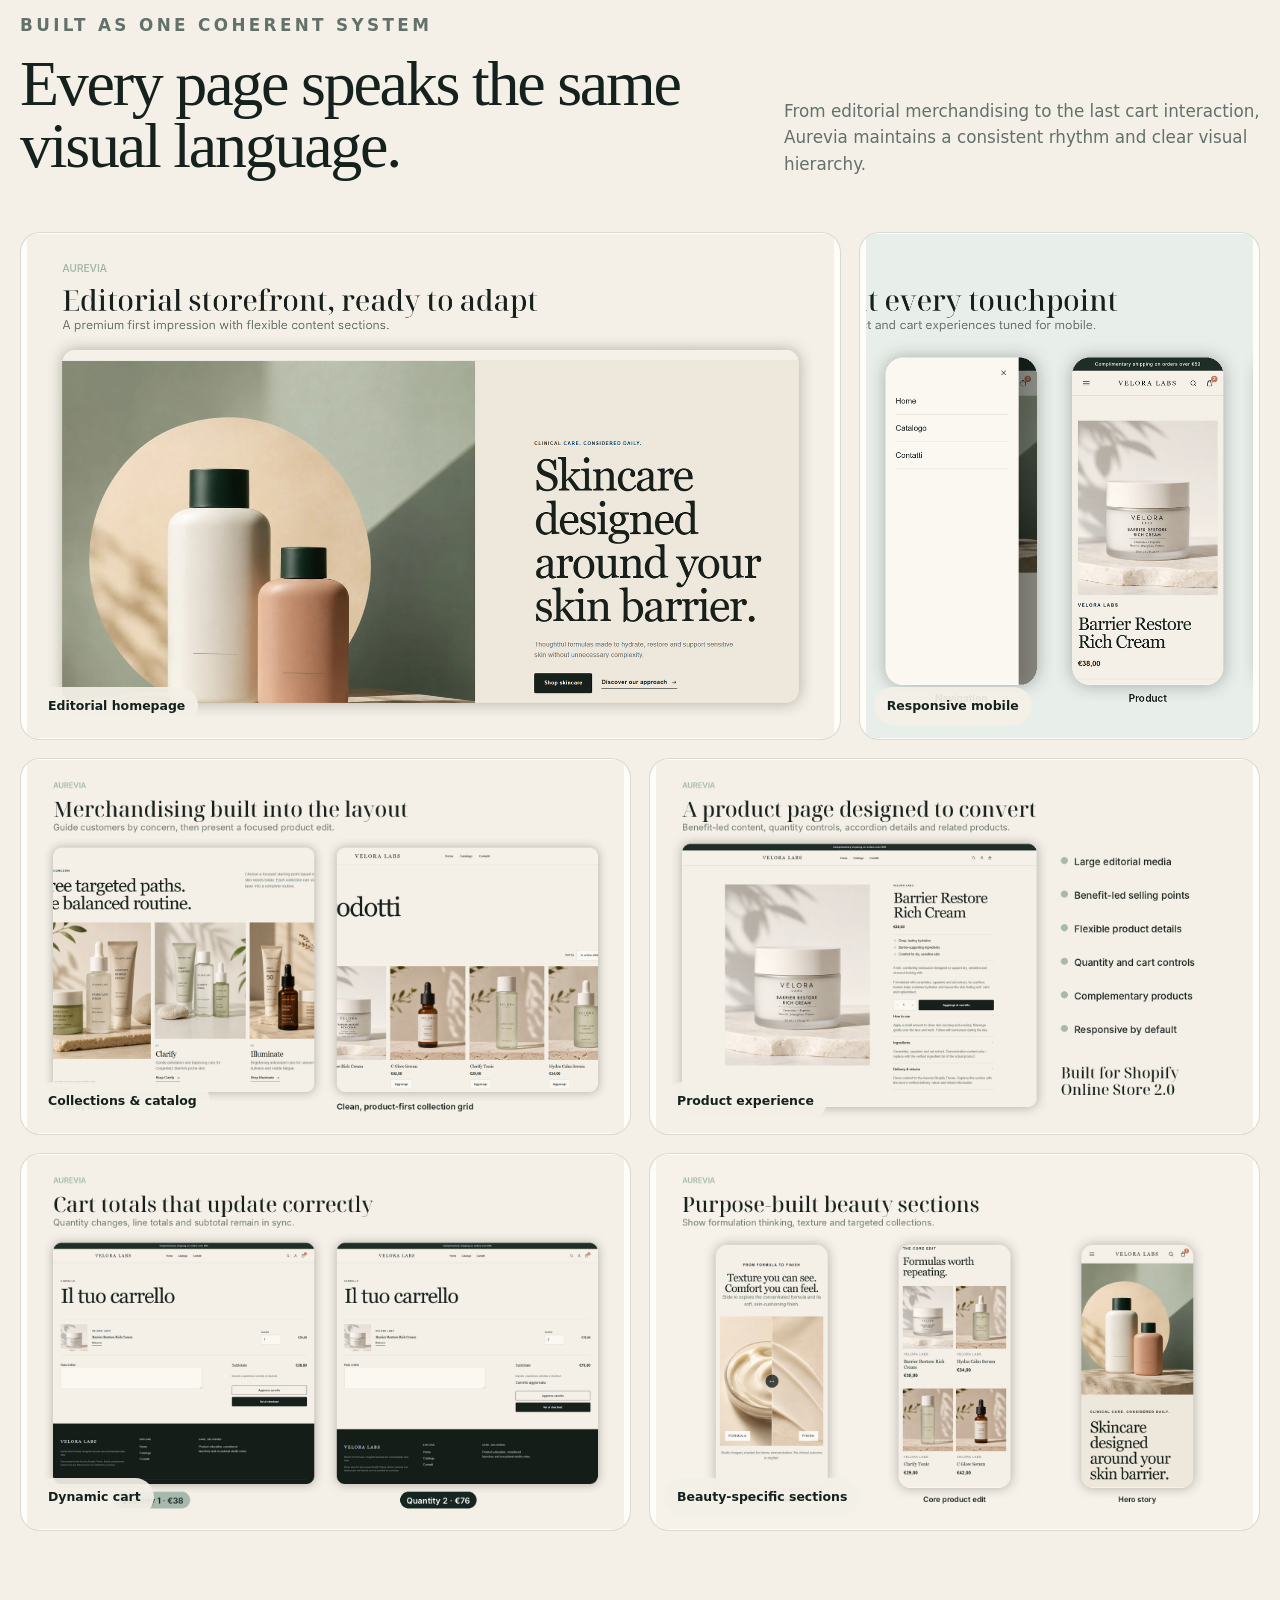
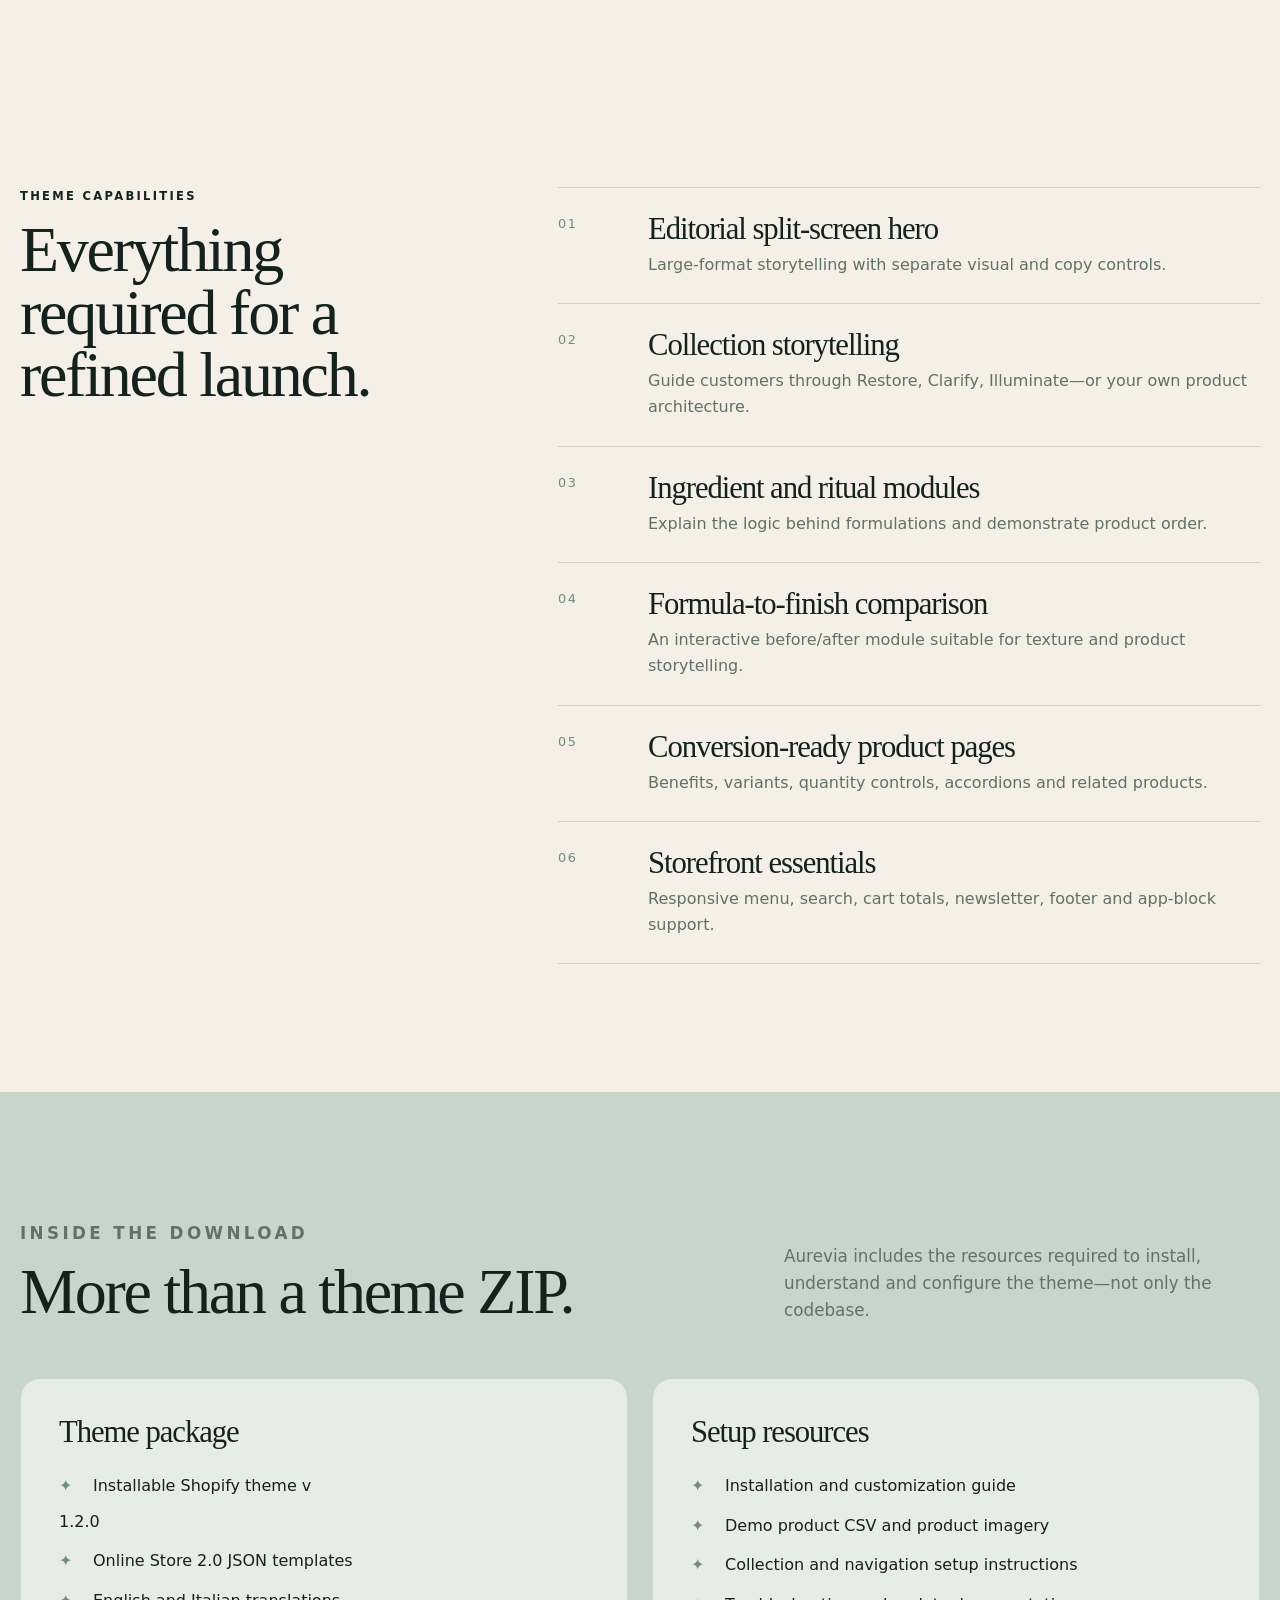
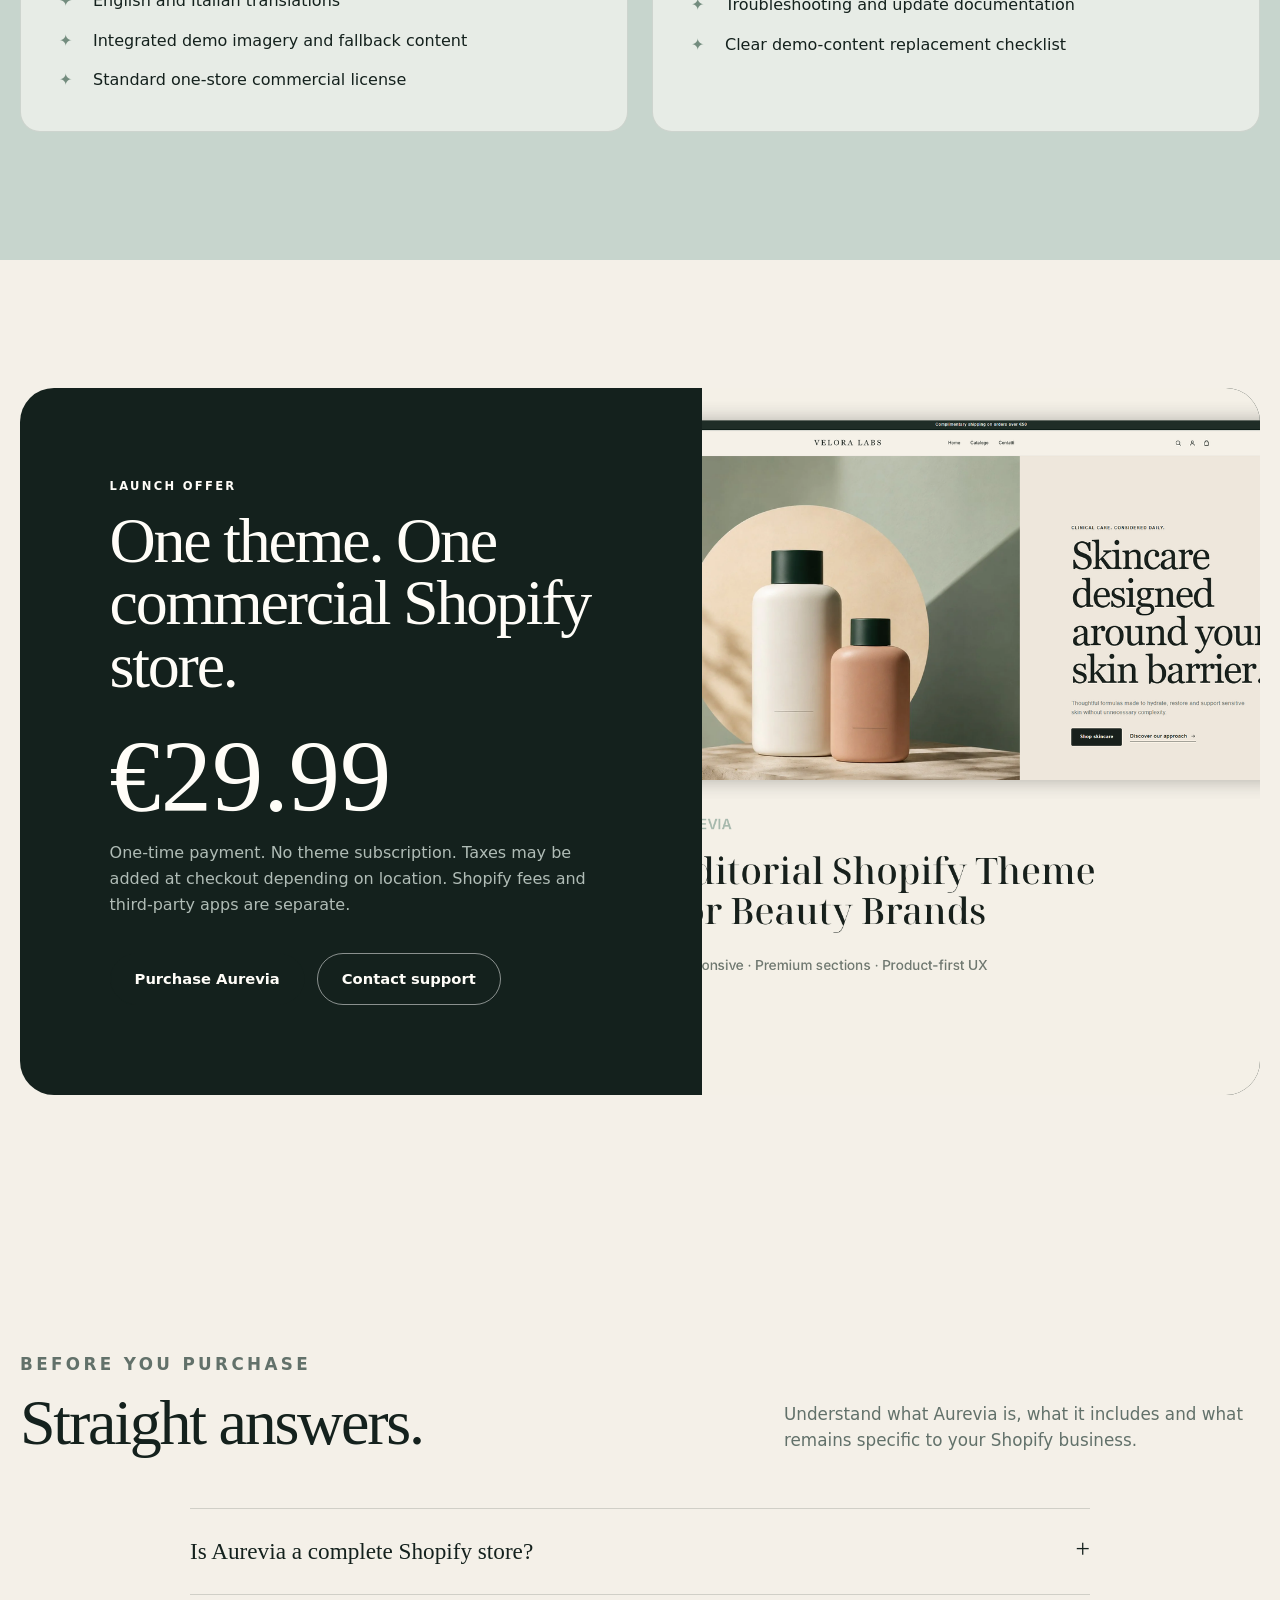
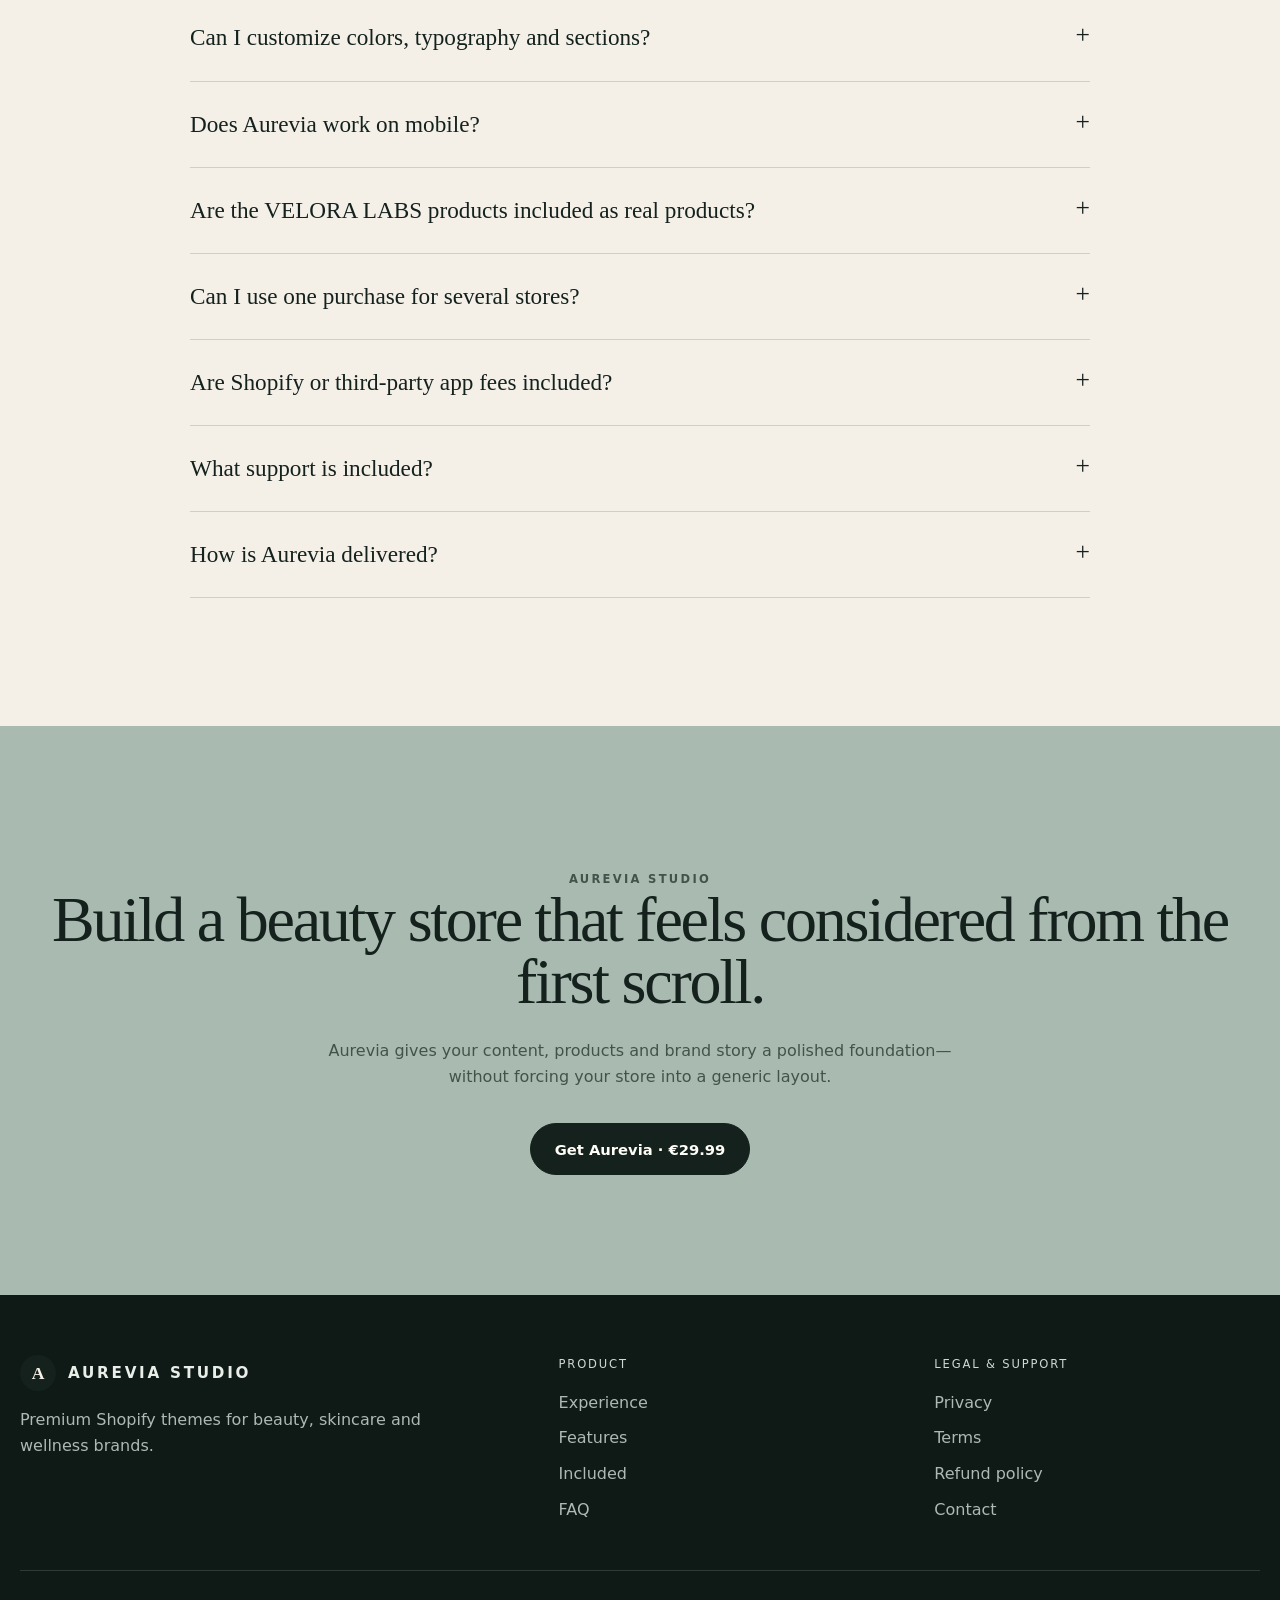
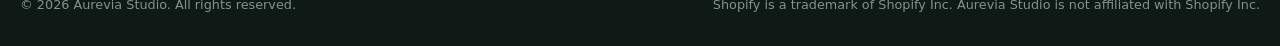
==== commit faf16051: "Launch Aurevia landing with live Payhip checkout" ====
--- a/index.html
+++ b/index.html
@@ -6,15 +6,38 @@
   <title>Aurevia Studio — Editorial Shopify Theme for Beauty Brands</title>
   <meta name="description" content="Aurevia is a premium editorial Shopify theme for skincare, beauty, haircare and wellness brands. Responsive, conversion-focused and built for product storytelling.">
   <meta name="theme-color" content="#14211d">
-  <meta property="og:type" content="website">
+  <link rel="canonical" href="https://bange263.github.io/aurevia-studio/">
+  <meta property="og:type" content="product">
   <meta property="og:title" content="Aurevia — Editorial Shopify Theme">
-  <meta property="og:description" content="Premium Shopify design for beauty, skincare and wellness brands.">
-  <meta property="og:url" content="">
-  <meta property="og:image" content="assets/images/cover-1600x900.png">
+  <meta property="og:description" content="Premium Shopify design for beauty, skincare and wellness brands. Launch price €29.99.">
+  <meta property="og:url" content="https://bange263.github.io/aurevia-studio/">
+  <meta property="og:image" content="https://bange263.github.io/aurevia-studio/assets/images/cover-1600x900.png">
+  <meta property="product:price:amount" content="29.99">
+  <meta property="product:price:currency" content="EUR">
   <meta name="twitter:card" content="summary_large_image">
+  <meta name="twitter:title" content="Aurevia — Editorial Shopify Theme">
+  <meta name="twitter:description" content="Editorial Shopify theme for beauty, skincare and wellness brands. Launch price €29.99.">
   <link rel="icon" href="favicon.svg" type="image/svg+xml">
   <link rel="preload" href="assets/images/hero-aurevia.png" as="image" fetchpriority="high">
   <link rel="stylesheet" href="assets/css/styles.css">
+  <script type="application/ld+json">
+  {
+    "@context": "https://schema.org",
+    "@type": "Product",
+    "name": "Aurevia — Editorial Shopify Theme for Beauty, Skincare & Wellness Brands",
+    "description": "A premium editorial Shopify theme for beauty, skincare, haircare and wellness brands, with responsive layouts, product storytelling sections, documentation and a one-store commercial licence.",
+    "image": "https://bange263.github.io/aurevia-studio/assets/images/cover-1600x900.png",
+    "brand": {"@type": "Brand", "name": "Aurevia Studio"},
+    "sku": "AUREVIA-1.2.0",
+    "offers": {
+      "@type": "Offer",
+      "url": "https://payhip.com/b/TpkFC",
+      "priceCurrency": "EUR",
+      "price": "29.99",
+      "availability": "https://schema.org/InStock"
+    }
+  }
+  </script>
   <script src="assets/config.js"></script>
   <script defer src="assets/js/site.js"></script>
 </head>
@@ -32,7 +55,7 @@
         <a href="#features">Features</a>
         <a href="#included">Included</a>
         <a href="#faq">FAQ</a>
-        <a class="button button-primary" data-store-link data-live-label="Get Aurevia" data-test-label="Available soon" href="#pricing">Available soon</a>
+        <a class="button button-primary" data-store-link data-live-label="Get Aurevia" data-test-label="Get Aurevia" href="https://payhip.com/b/TpkFC">Get Aurevia</a>
       </nav>
       <button class="menu-button" type="button" data-menu-button aria-label="Open navigation" aria-expanded="false">
         <span></span><span></span>
@@ -51,7 +74,7 @@
         <p>Aurevia brings product education, visual storytelling and a polished shopping experience into one coherent Shopify theme—without the generic template look.</p>
         <div class="hero-actions">
           <a class="button button-primary" href="#experience">Explore the theme</a>
-          <a class="button button-secondary" data-store-link data-live-label="Buy Aurevia" data-test-label="Launch price · €79" href="#pricing">Launch price · €79</a>
+          <a class="button button-secondary" data-store-link data-live-label="Buy Aurevia · €29.99" data-test-label="Buy Aurevia · €29.99" href="https://payhip.com/b/TpkFC">Buy Aurevia · €29.99</a>
         </div>
         <div class="hero-meta" aria-label="Product highlights">
           <div><strong>OS 2.0</strong><span>Shopify architecture</span></div>
@@ -152,12 +175,12 @@
       <div class="container">
         <div class="pricing-card reveal">
           <div class="pricing-copy">
-            <p class="eyebrow">Introductory release</p>
+            <p class="eyebrow">Launch offer</p>
             <h2 id="pricing-title">One theme. One commercial Shopify store.</h2>
-            <div class="price" data-price>€79</div>
-            <p class="price-note">One-time payment. No theme subscription. Shopify fees and third-party apps are separate.</p>
+            <div class="price" data-price>€29.99</div>
+            <p class="price-note">One-time payment. No theme subscription. Taxes may be added at checkout depending on location. Shopify fees and third-party apps are separate.</p>
             <div class="pricing-actions">
-              <a class="button button-primary" data-store-link data-live-label="Purchase Aurevia" data-test-label="Purchase link available after approval" href="#pricing">Purchase link available after approval</a>
+              <a class="button button-primary" data-store-link data-live-label="Purchase Aurevia" data-test-label="Purchase Aurevia" href="https://payhip.com/b/TpkFC">Purchase Aurevia</a>
               <a class="button button-secondary" href="mailto:if425785@gmail.com" data-support-link>Contact support</a>
             </div>
           </div>
@@ -180,6 +203,7 @@
           <details><summary>Can I use one purchase for several stores?</summary><p>No. The standard license covers one commercial Shopify store. Contact support for a separate multi-store or agency arrangement.</p></details>
           <details><summary>Are Shopify or third-party app fees included?</summary><p>No. Shopify plans, domains, paid apps, fonts, photography and external services are separate.</p></details>
           <details><summary>What support is included?</summary><p>Support covers installation guidance and confirmed Aurevia theme defects. Store setup, custom development and third-party app troubleshooting are not included.</p></details>
+          <details><summary>How is Aurevia delivered?</summary><p>After successful payment through Payhip, the digital download is made available to the customer and a purchase email is sent by the checkout platform.</p></details>
         </div>
       </div>
     </section>
@@ -189,7 +213,7 @@
         <p class="eyebrow">Aurevia Studio</p>
         <h2>Build a beauty store that feels considered from the first scroll.</h2>
         <p>Aurevia gives your content, products and brand story a polished foundation—without forcing your store into a generic layout.</p>
-        <a class="button button-primary" data-store-link data-live-label="Get Aurevia" data-test-label="Available after store approval" href="#pricing">Available after store approval</a>
+        <a class="button button-primary" data-store-link data-live-label="Get Aurevia · €29.99" data-test-label="Get Aurevia · €29.99" href="https://payhip.com/b/TpkFC">Get Aurevia · €29.99</a>
       </div>
     </section>
   </main>
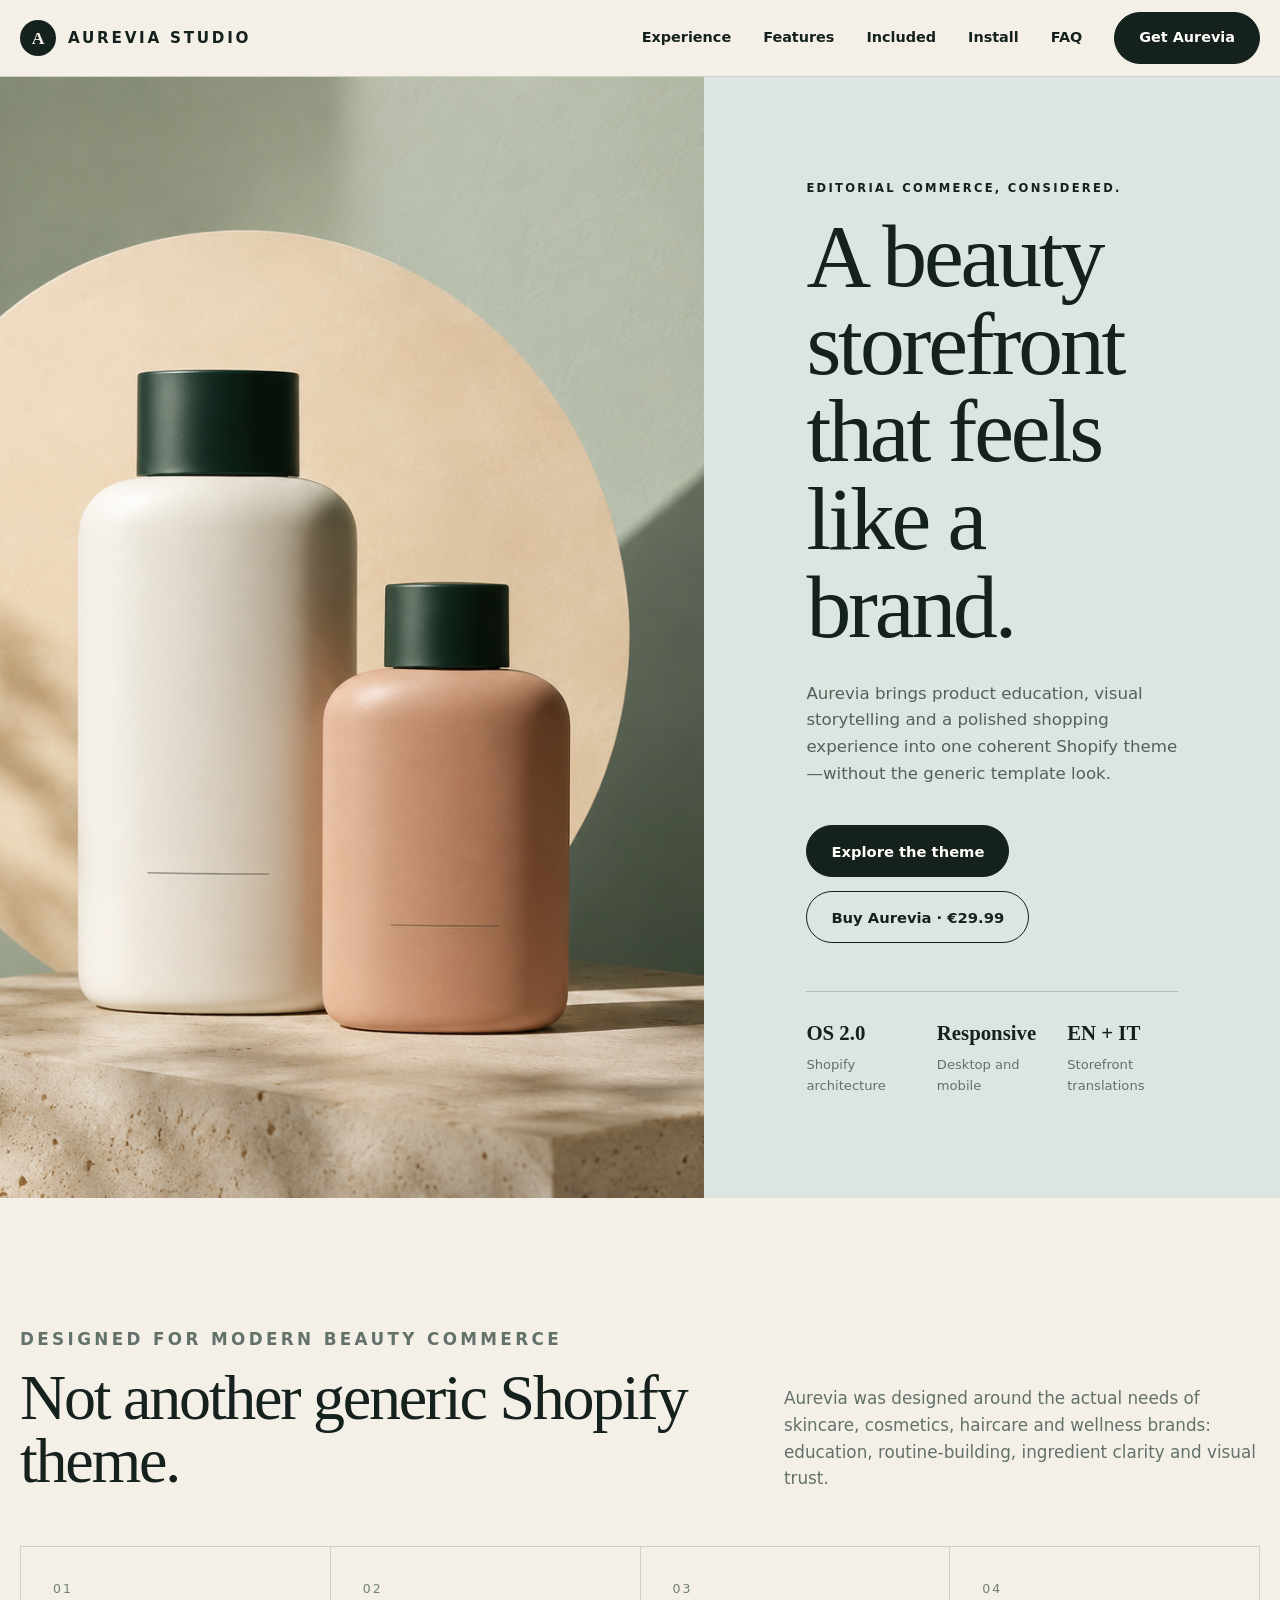
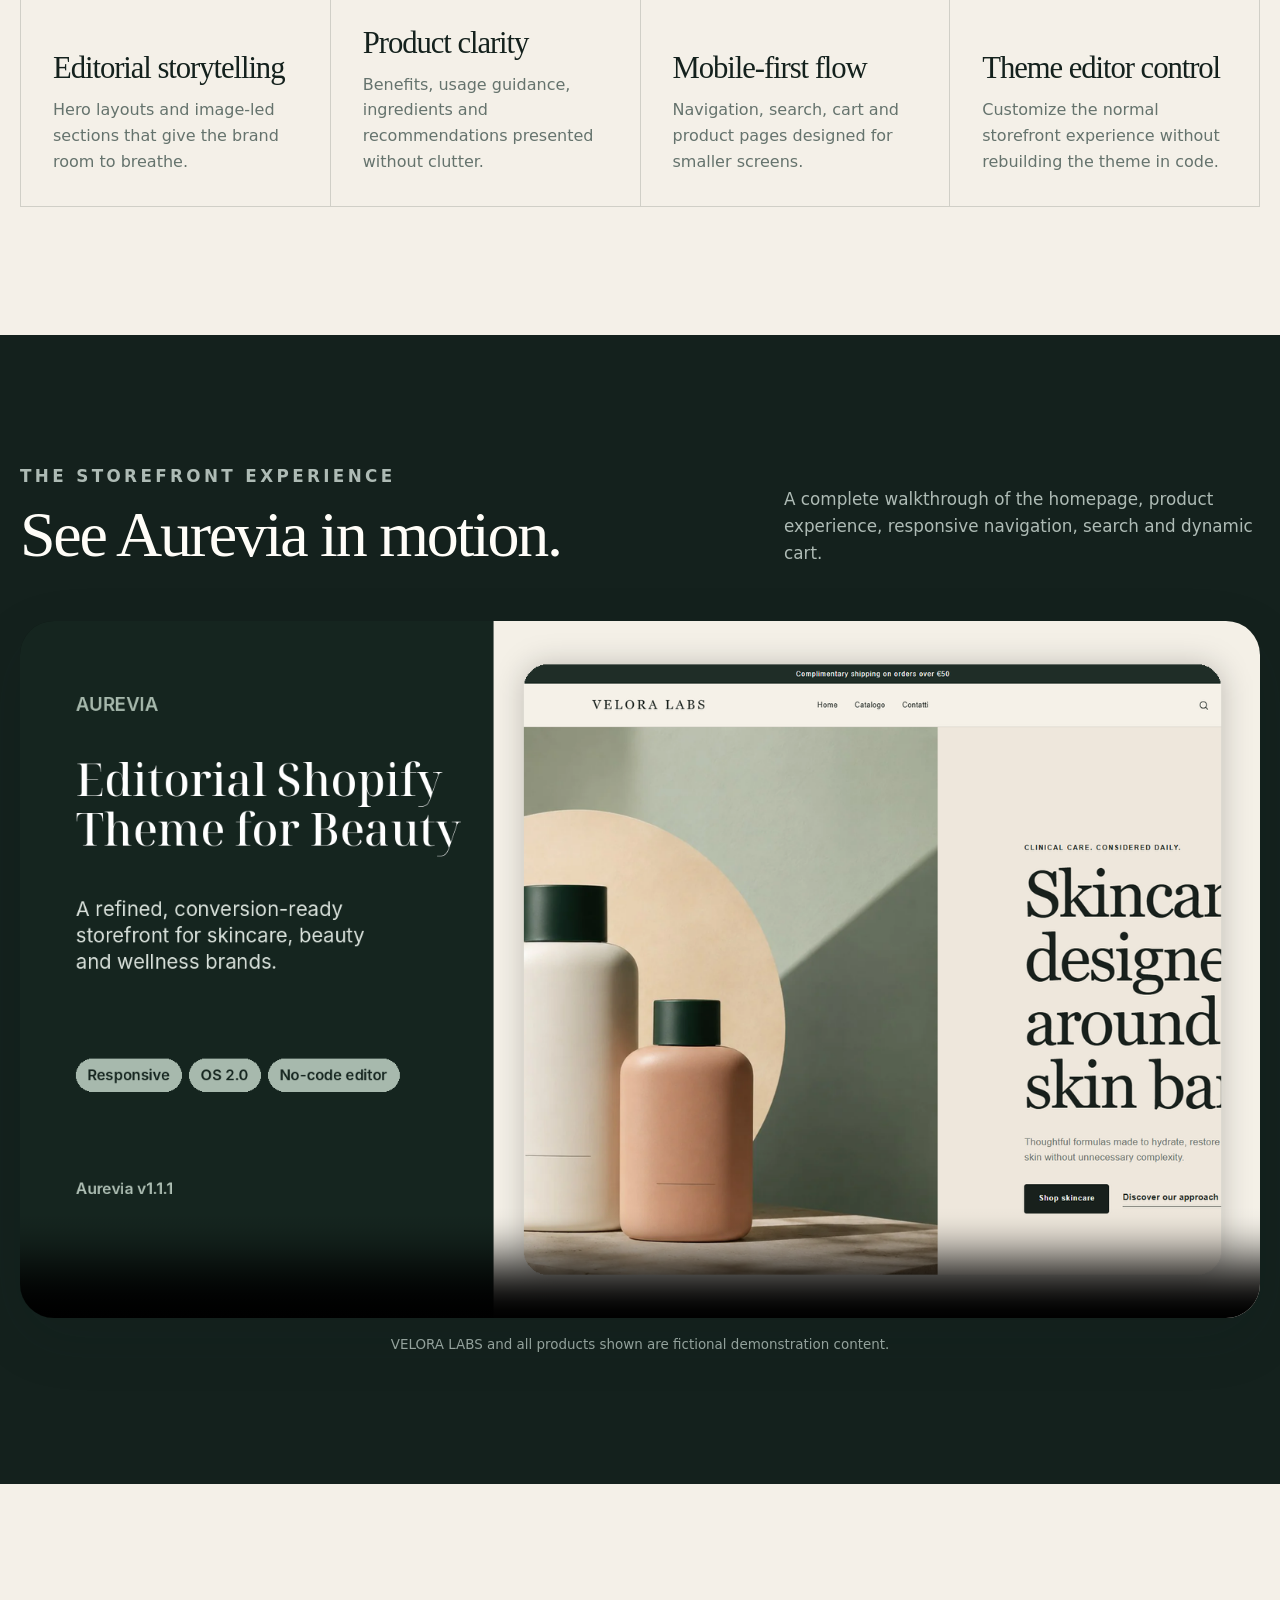
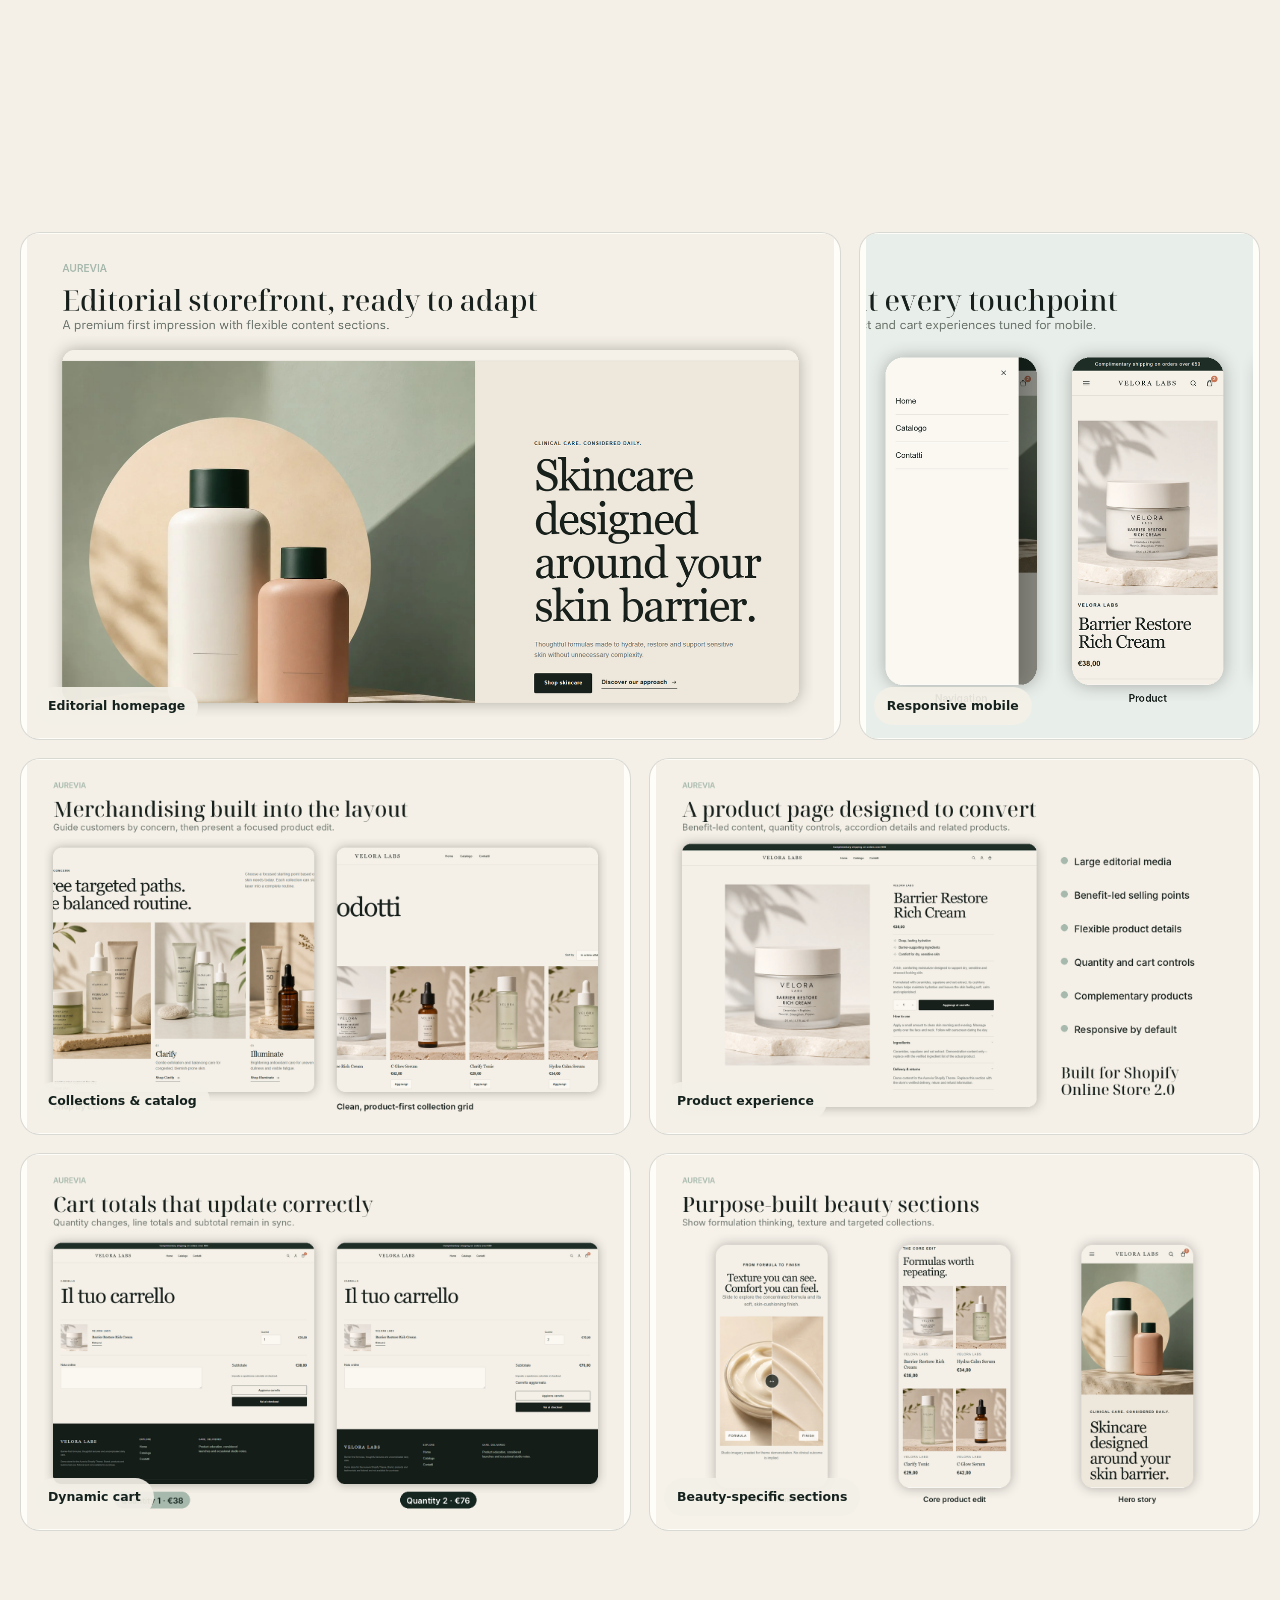
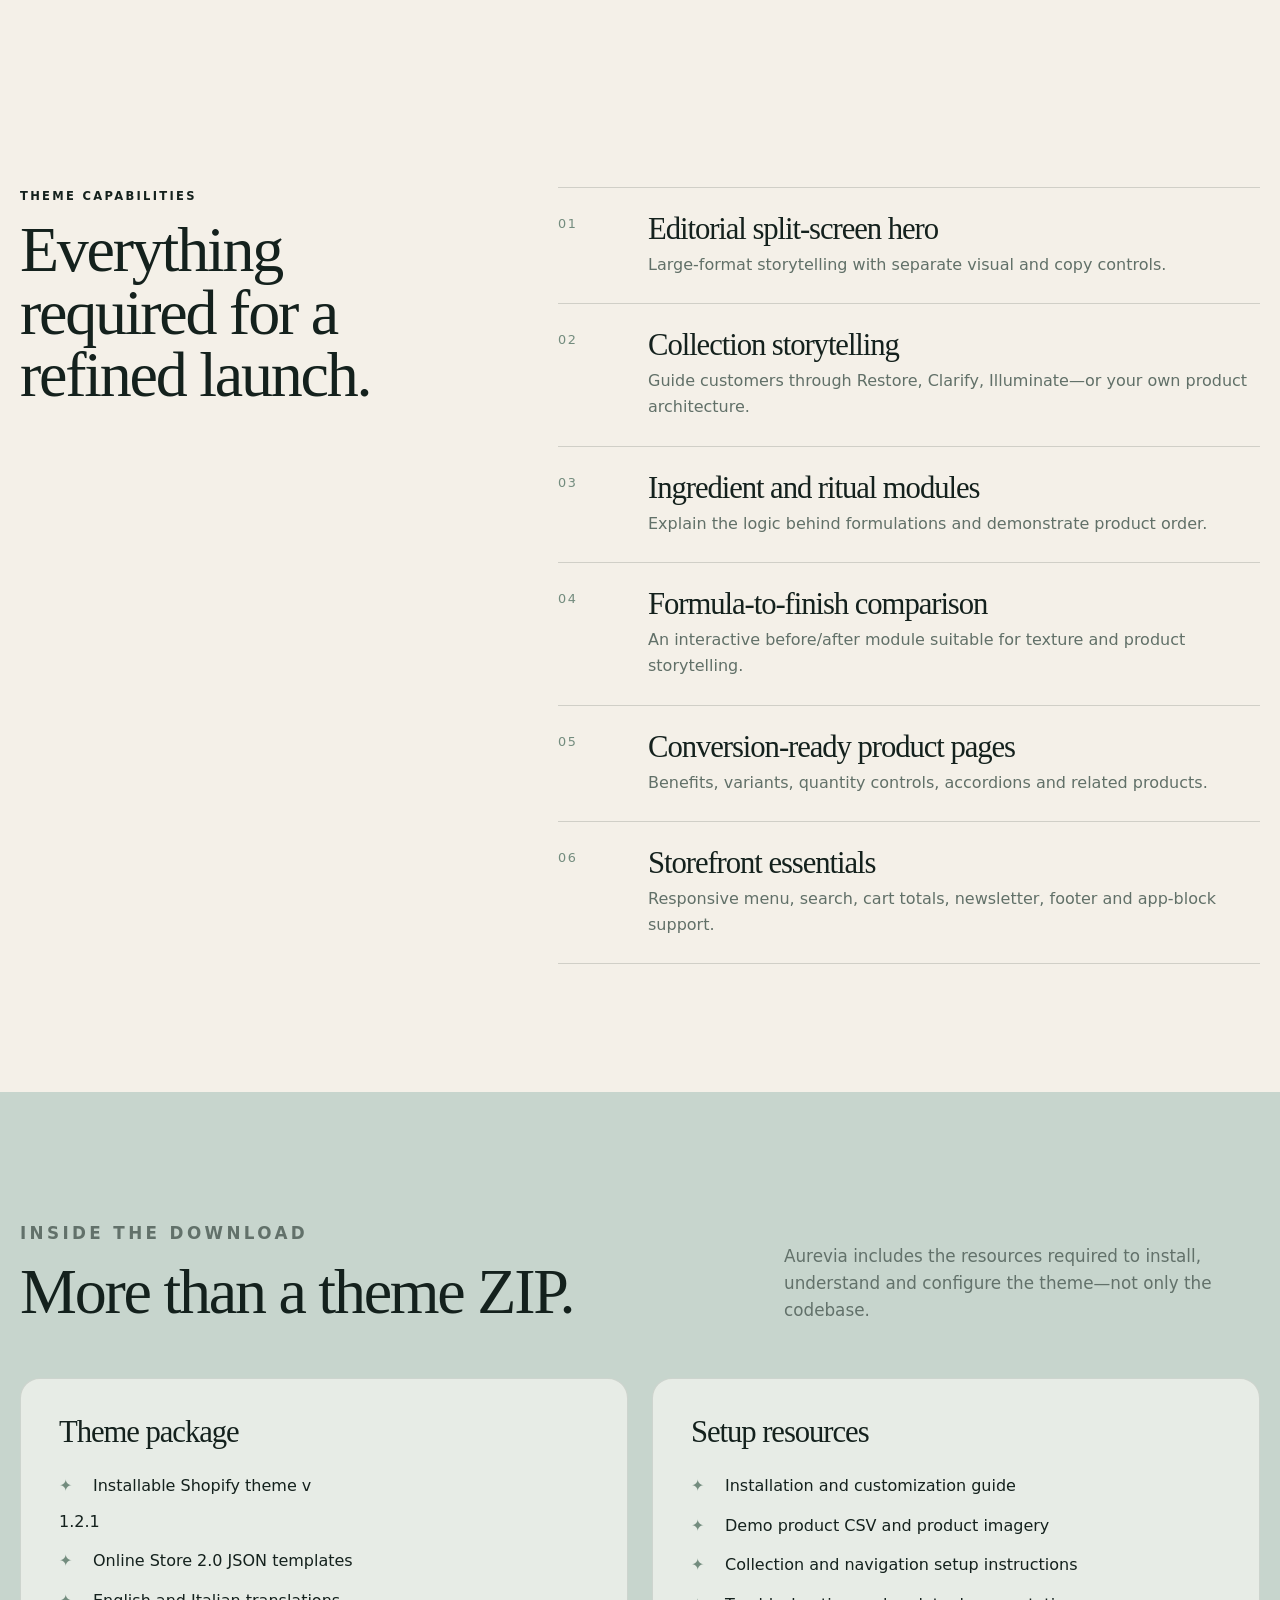
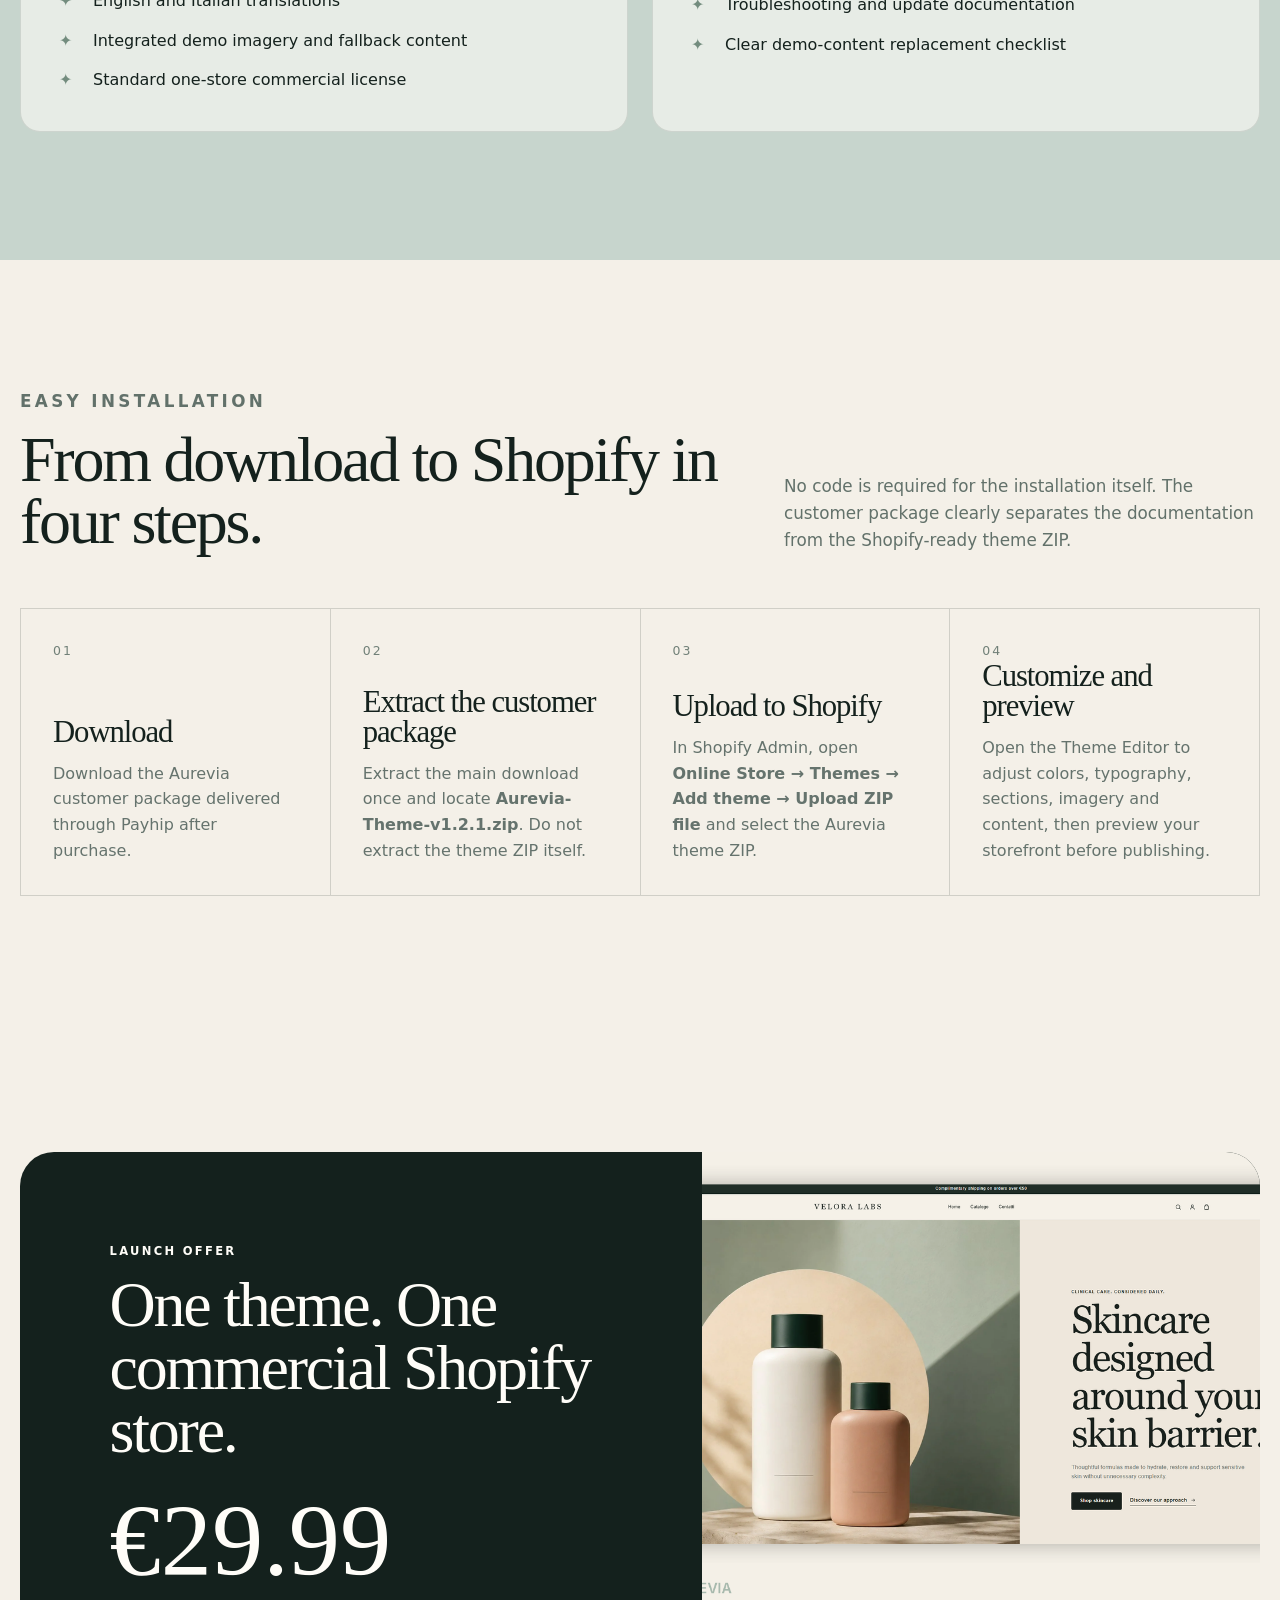
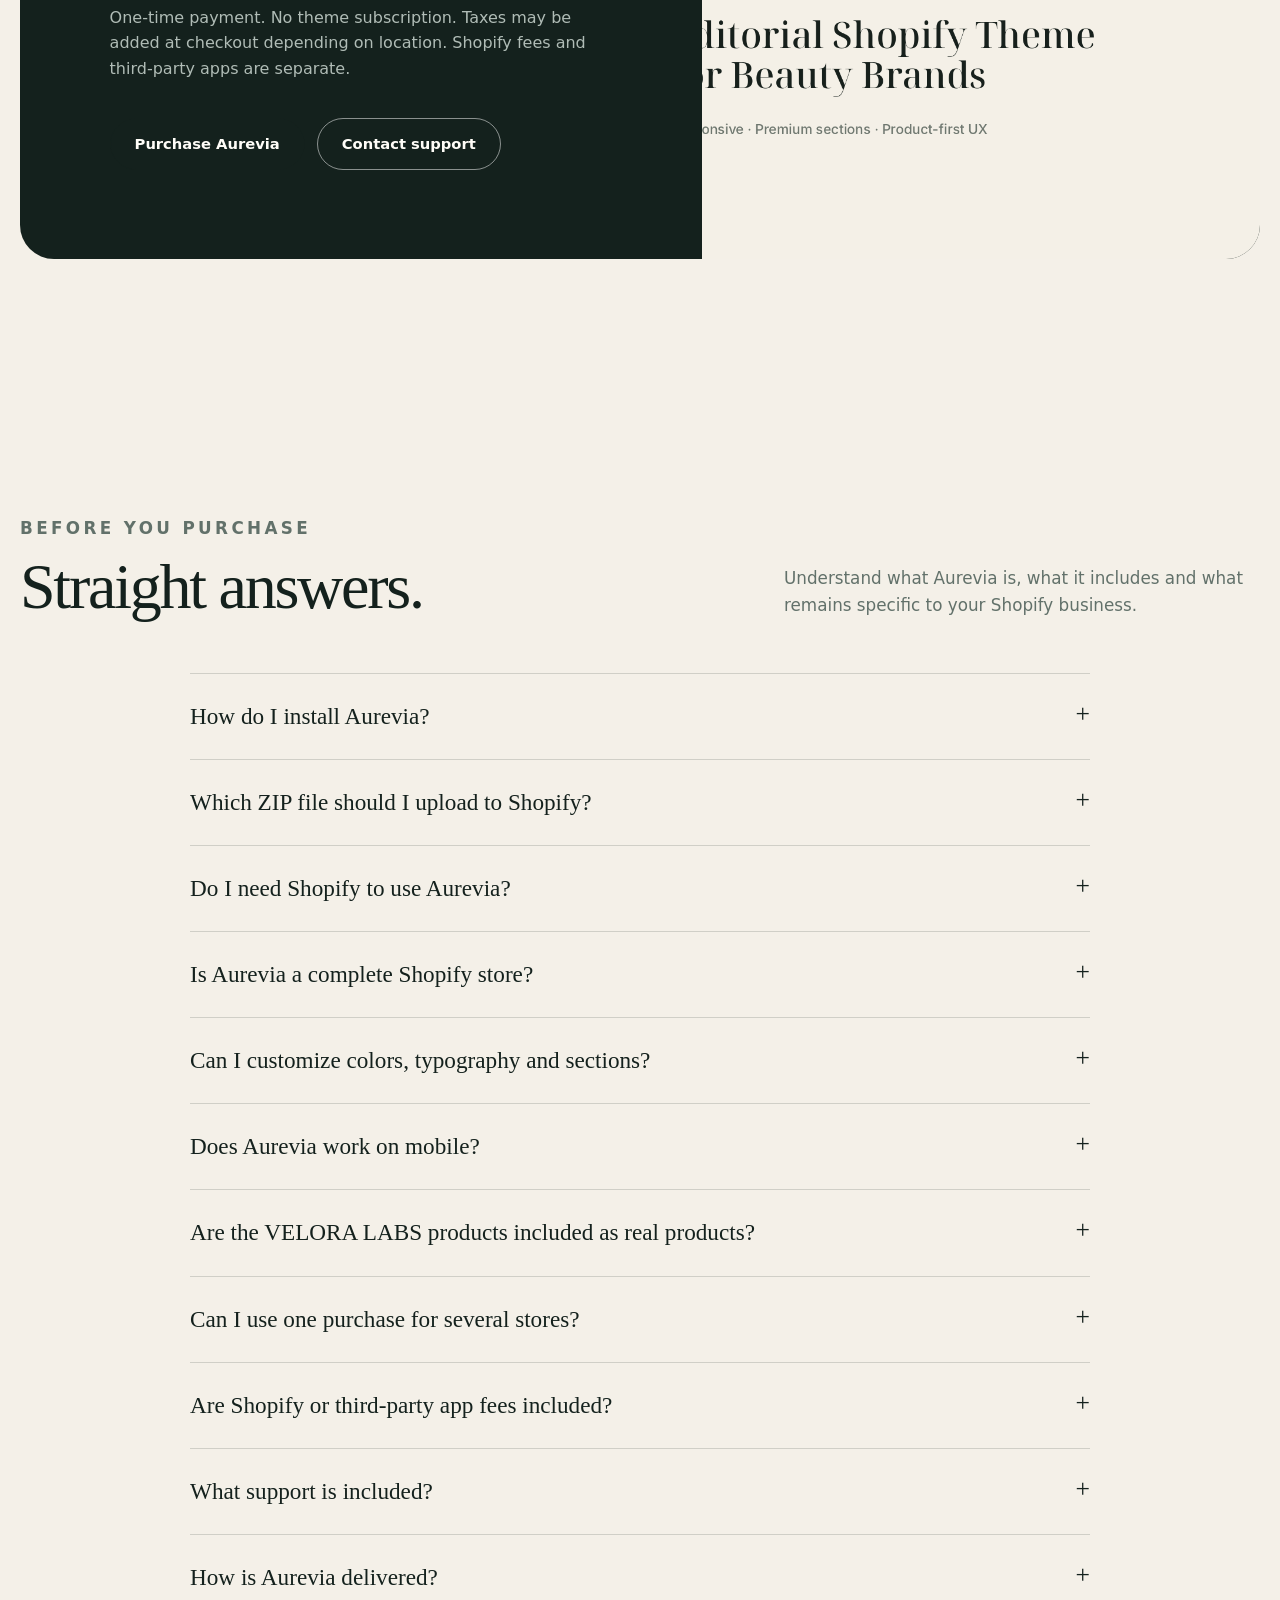
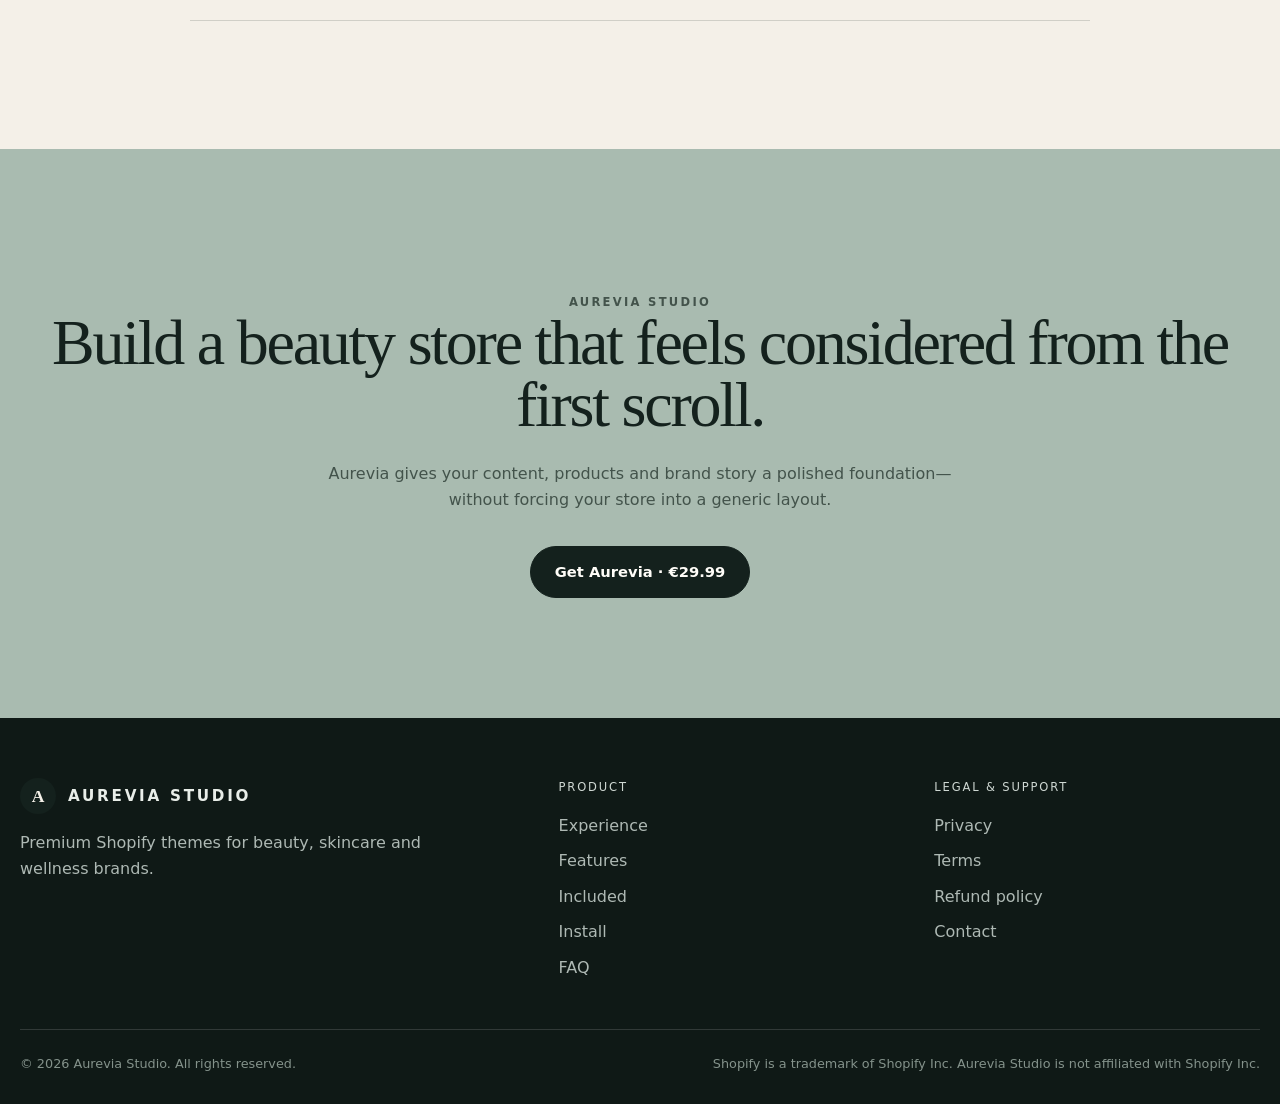
==== commit c3c4ff7e: "Add installation guide and align landing with Aurevia v1.2.1" ====
--- a/index.html
+++ b/index.html
@@ -28,10 +28,10 @@
     "description": "A premium editorial Shopify theme for beauty, skincare, haircare and wellness brands, with responsive layouts, product storytelling sections, documentation and a one-store commercial licence.",
     "image": "https://bange263.github.io/aurevia-studio/assets/images/cover-1600x900.png",
     "brand": {"@type": "Brand", "name": "Aurevia Studio"},
-    "sku": "AUREVIA-1.2.0",
+    "sku": "AUREVIA-1.2.1",
     "offers": {
       "@type": "Offer",
-      "url": "https://payhip.com/b/TpkFC",
+      "url": "https://payhip.com/buy?link=TpkFC",
       "priceCurrency": "EUR",
       "price": "29.99",
       "availability": "https://schema.org/InStock"
@@ -54,8 +54,9 @@
         <a href="#experience">Experience</a>
         <a href="#features">Features</a>
         <a href="#included">Included</a>
+        <a href="#install">Install</a>
         <a href="#faq">FAQ</a>
-        <a class="button button-primary" data-store-link data-live-label="Get Aurevia" data-test-label="Get Aurevia" href="https://payhip.com/b/TpkFC">Get Aurevia</a>
+        <a class="button button-primary" data-store-link data-live-label="Get Aurevia" data-test-label="Get Aurevia" href="https://payhip.com/buy?link=TpkFC">Get Aurevia</a>
       </nav>
       <button class="menu-button" type="button" data-menu-button aria-label="Open navigation" aria-expanded="false">
         <span></span><span></span>
@@ -74,7 +75,7 @@
         <p>Aurevia brings product education, visual storytelling and a polished shopping experience into one coherent Shopify theme—without the generic template look.</p>
         <div class="hero-actions">
           <a class="button button-primary" href="#experience">Explore the theme</a>
-          <a class="button button-secondary" data-store-link data-live-label="Buy Aurevia · €29.99" data-test-label="Buy Aurevia · €29.99" href="https://payhip.com/b/TpkFC">Buy Aurevia · €29.99</a>
+          <a class="button button-secondary" data-store-link data-live-label="Buy Aurevia · €29.99" data-test-label="Buy Aurevia · €29.99" href="https://payhip.com/buy?link=TpkFC">Buy Aurevia · €29.99</a>
         </div>
         <div class="hero-meta" aria-label="Product highlights">
           <div><strong>OS 2.0</strong><span>Shopify architecture</span></div>
@@ -165,8 +166,23 @@
           <p>Aurevia includes the resources required to install, understand and configure the theme—not only the codebase.</p>
         </div>
         <div class="included-grid reveal">
-          <article class="included-card"><h3>Theme package</h3><ul class="check-list"><li>Installable Shopify theme v<span data-version>1.2.0</span></li><li>Online Store 2.0 JSON templates</li><li>English and Italian translations</li><li>Integrated demo imagery and fallback content</li><li>Standard one-store commercial license</li></ul></article>
+          <article class="included-card"><h3>Theme package</h3><ul class="check-list"><li>Installable Shopify theme v<span data-version>1.2.1</span></li><li>Online Store 2.0 JSON templates</li><li>English and Italian translations</li><li>Integrated demo imagery and fallback content</li><li>Standard one-store commercial license</li></ul></article>
           <article class="included-card"><h3>Setup resources</h3><ul class="check-list"><li>Installation and customization guide</li><li>Demo product CSV and product imagery</li><li>Collection and navigation setup instructions</li><li>Troubleshooting and update documentation</li><li>Clear demo-content replacement checklist</li></ul></article>
+        </div>
+      </div>
+    </section>
+
+    <section id="install" class="section" aria-labelledby="install-title">
+      <div class="container">
+        <div class="section-head reveal">
+          <div><p class="eyebrow">Easy installation</p><h2 id="install-title">From download to Shopify in four steps.</h2></div>
+          <p>No code is required for the installation itself. The customer package clearly separates the documentation from the Shopify-ready theme ZIP.</p>
+        </div>
+        <div class="value-grid reveal">
+          <article class="value-card"><span class="value-number">01</span><div><h3>Download</h3><p>Download the Aurevia customer package delivered through Payhip after purchase.</p></div></article>
+          <article class="value-card"><span class="value-number">02</span><div><h3>Extract the customer package</h3><p>Extract the main download once and locate <strong>Aurevia-Theme-v1.2.1.zip</strong>. Do not extract the theme ZIP itself.</p></div></article>
+          <article class="value-card"><span class="value-number">03</span><div><h3>Upload to Shopify</h3><p>In Shopify Admin, open <strong>Online Store → Themes → Add theme → Upload ZIP file</strong> and select the Aurevia theme ZIP.</p></div></article>
+          <article class="value-card"><span class="value-number">04</span><div><h3>Customize and preview</h3><p>Open the Theme Editor to adjust colors, typography, sections, imagery and content, then preview your storefront before publishing.</p></div></article>
         </div>
       </div>
     </section>
@@ -180,7 +196,7 @@
             <div class="price" data-price>€29.99</div>
             <p class="price-note">One-time payment. No theme subscription. Taxes may be added at checkout depending on location. Shopify fees and third-party apps are separate.</p>
             <div class="pricing-actions">
-              <a class="button button-primary" data-store-link data-live-label="Purchase Aurevia" data-test-label="Purchase Aurevia" href="https://payhip.com/b/TpkFC">Purchase Aurevia</a>
+              <a class="button button-primary" data-store-link data-live-label="Purchase Aurevia" data-test-label="Purchase Aurevia" href="https://payhip.com/buy?link=TpkFC">Purchase Aurevia</a>
               <a class="button button-secondary" href="mailto:if425785@gmail.com" data-support-link>Contact support</a>
             </div>
           </div>
@@ -196,6 +212,9 @@
           <p>Understand what Aurevia is, what it includes and what remains specific to your Shopify business.</p>
         </div>
         <div class="faq-list reveal">
+          <details><summary>How do I install Aurevia?</summary><p>Download and extract the main customer package, then upload <strong>Aurevia-Theme-v1.2.1.zip</strong> through Shopify Admin → Online Store → Themes → Add theme → Upload ZIP file. Do not extract the theme ZIP before uploading it.</p></details>
+          <details><summary>Which ZIP file should I upload to Shopify?</summary><p>Upload only <strong>Aurevia-Theme-v1.2.1.zip</strong>. The complete customer download contains documentation and other resources, so it is not the file Shopify expects as a theme upload.</p></details>
+          <details><summary>Do I need Shopify to use Aurevia?</summary><p>Yes. Aurevia is a Shopify theme and requires a Shopify store or a compatible Shopify development store where custom theme ZIP files can be uploaded.</p></details>
           <details><summary>Is Aurevia a complete Shopify store?</summary><p>No. Aurevia is a Shopify theme. Your products, collections, navigation, policies, payments, shipping and apps are configured separately.</p></details>
           <details><summary>Can I customize colors, typography and sections?</summary><p>Yes. Aurevia includes global theme settings and configurable Shopify sections for normal storefront customization.</p></details>
           <details><summary>Does Aurevia work on mobile?</summary><p>Yes. Navigation, search, product pages, cart and content sections are responsive.</p></details>
@@ -213,7 +232,7 @@
         <p class="eyebrow">Aurevia Studio</p>
         <h2>Build a beauty store that feels considered from the first scroll.</h2>
         <p>Aurevia gives your content, products and brand story a polished foundation—without forcing your store into a generic layout.</p>
-        <a class="button button-primary" data-store-link data-live-label="Get Aurevia · €29.99" data-test-label="Get Aurevia · €29.99" href="https://payhip.com/b/TpkFC">Get Aurevia · €29.99</a>
+        <a class="button button-primary" data-store-link data-live-label="Get Aurevia · €29.99" data-test-label="Get Aurevia · €29.99" href="https://payhip.com/buy?link=TpkFC">Get Aurevia · €29.99</a>
       </div>
     </section>
   </main>
@@ -222,7 +241,7 @@
     <div class="container">
       <div class="footer-grid">
         <div class="footer-brand"><a class="brand" href="index.html"><span class="brand-mark">A</span><span>AUREVIA STUDIO</span></a><p>Premium Shopify themes for beauty, skincare and wellness brands.</p></div>
-        <div><p class="footer-title">Product</p><div class="footer-links"><a href="#experience">Experience</a><a href="#features">Features</a><a href="#included">Included</a><a href="#faq">FAQ</a></div></div>
+        <div><p class="footer-title">Product</p><div class="footer-links"><a href="#experience">Experience</a><a href="#features">Features</a><a href="#included">Included</a><a href="#install">Install</a><a href="#faq">FAQ</a></div></div>
         <div><p class="footer-title">Legal & support</p><div class="footer-links"><a href="privacy.html">Privacy</a><a href="terms.html">Terms</a><a href="refunds.html">Refund policy</a><a href="mailto:if425785@gmail.com" data-support-link>Contact</a></div></div>
       </div>
       <div class="footer-bottom"><span>© 2026 Aurevia Studio. All rights reserved.</span><span>Shopify is a trademark of Shopify Inc. Aurevia Studio is not affiliated with Shopify Inc.</span></div>
@@ -234,4 +253,4 @@
     <img src="" alt="">
   </div>
 </body>
-</html>
+</html>
